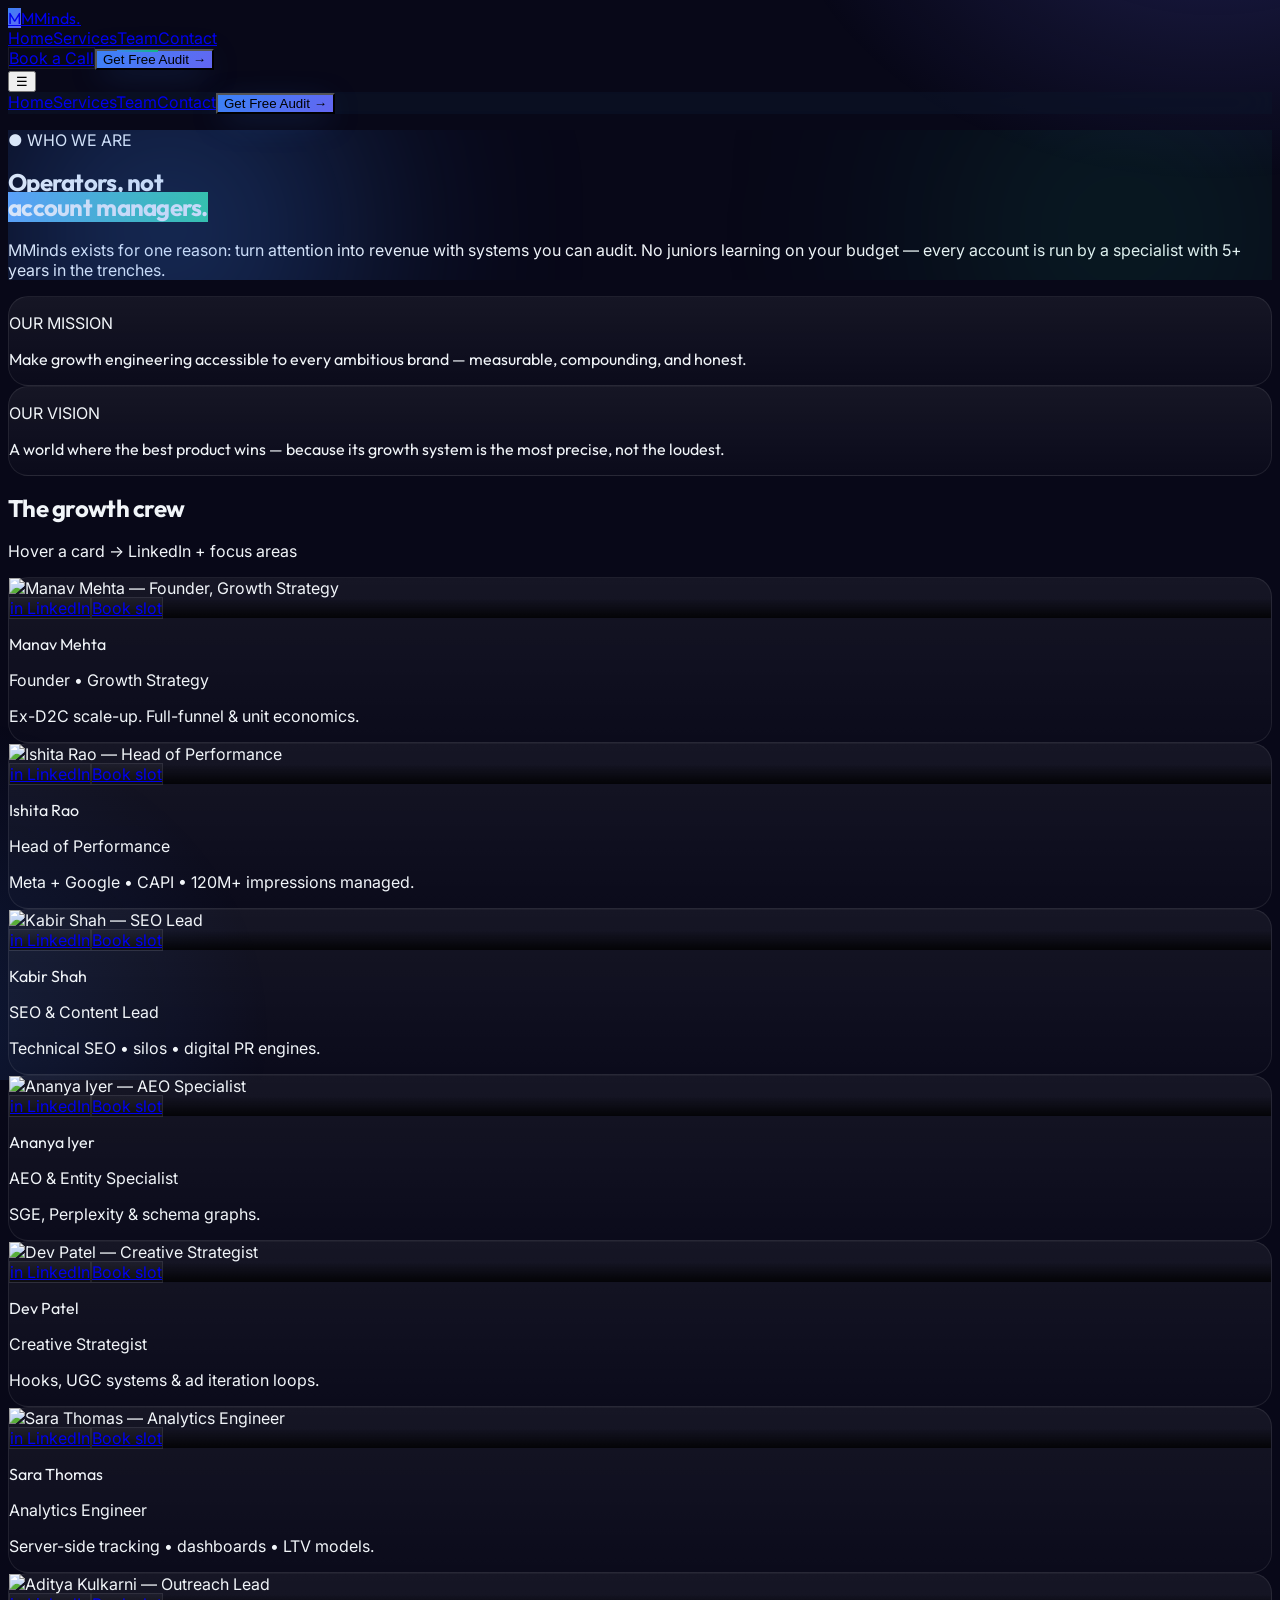
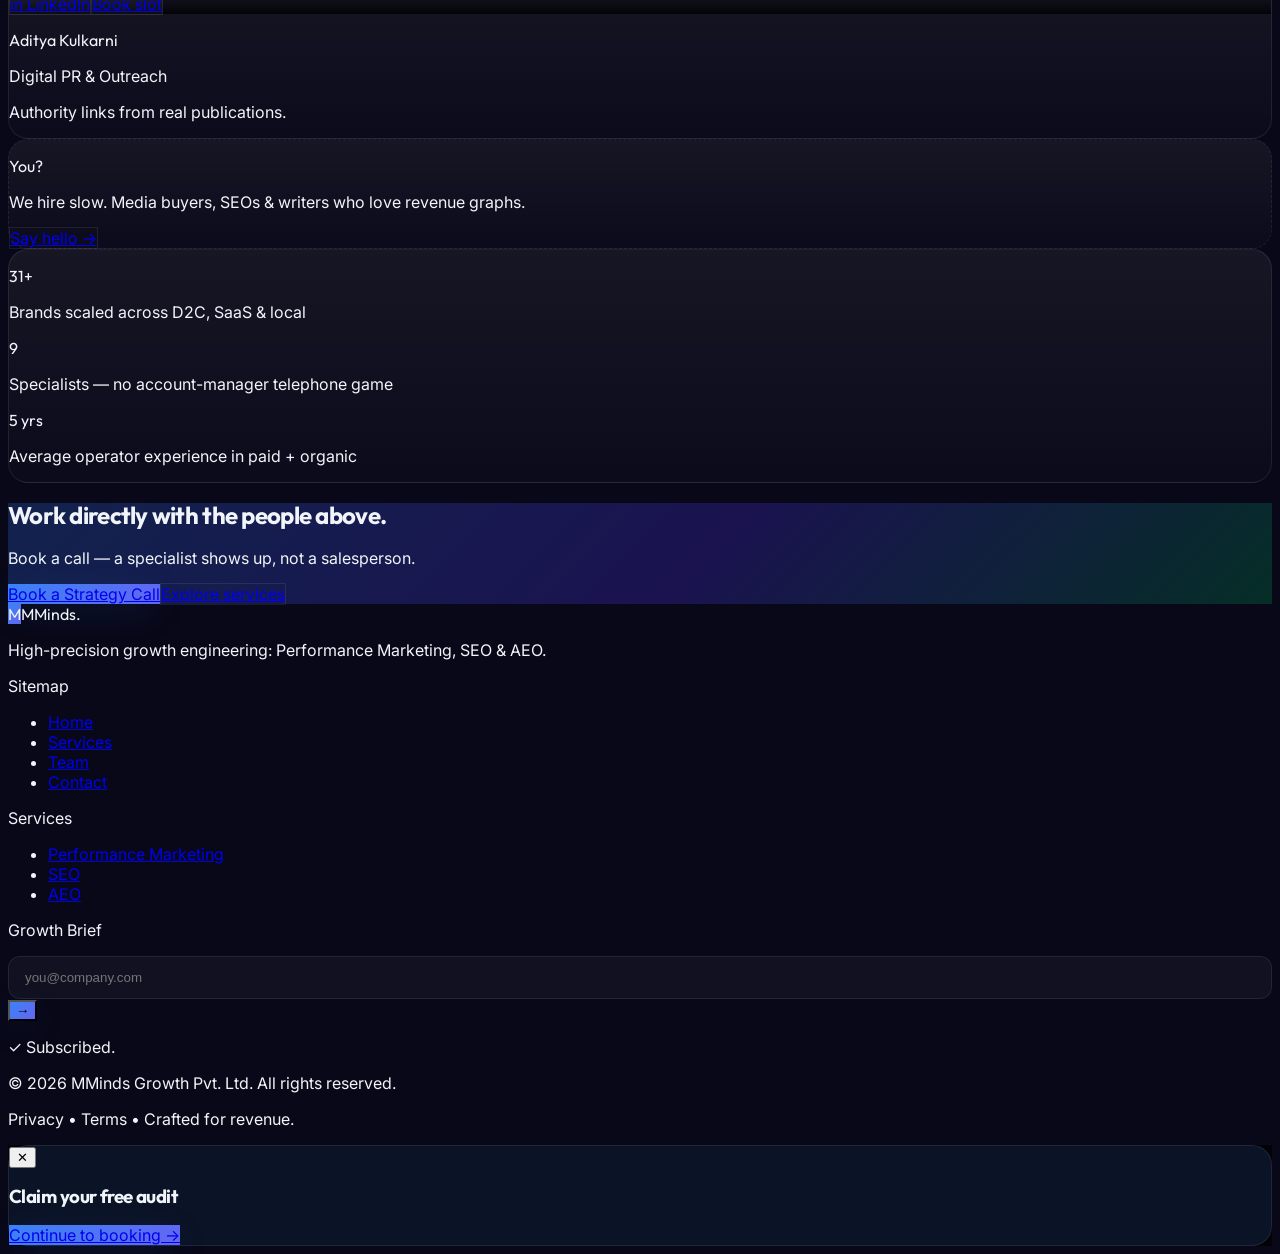
==== about.html @ 97760410 "Launch-MMinds-site" ====
<!DOCTYPE html>
<html lang="en" class="scroll-smooth">
<head>
<meta charset="UTF-8"><meta name="viewport" content="width=device-width, initial-scale=1.0">
<title>Team & Mission — MMinds</title>
<meta name="description" content="Meet the MMinds growth engineering team. Mission, values, and operators behind Performance Marketing, SEO & AEO wins.">
<link href="https://fonts.googleapis.com/css2?family=Inter:wght@400;500;600;700&family=Outfit:wght@500;600;700;800&display=swap" rel="stylesheet">
<script src="https://cdn.tailwindcss.com"></script>
<script>tailwind.config={theme:{extend:{colors:{obsidian:'#060a14'},fontFamily:{display:['Outfit','sans-serif'],body:['Inter','sans-serif']}}}}</script>
<link rel="stylesheet" href="assets/css/style.css">
<script defer src="https://cdnjs.cloudflare.com/ajax/libs/gsap/3.15.0/gsap.min.js"></script>
<script defer src="https://cdnjs.cloudflare.com/ajax/libs/gsap/3.15.0/ScrollTrigger.min.js"></script>
<script defer src="https://unpkg.com/lenis@1.3.27/dist/lenis.min.js"></script>
<link rel="icon" href="data:image/svg+xml,<svg xmlns='http://www.w3.org/2000/svg' viewBox='0 0 100 100'><rect width='100' height='100' rx='22' fill='%236366f1'/><text x='50' y='68' font-size='52' text-anchor='middle' fill='white' font-family='Arial' font-weight='bold'>M</text></svg>">
</head>
<body class="bg-obsidian font-body">
<div id="progress" aria-hidden="true"></div>
<div id="ambient" aria-hidden="true"><i class="a-base"></i><i class="a-indigo"></i><i class="a-emerald"></i></div>
<div id="cursor" aria-hidden="true"></div>
<header id="navbar" class="nav-blur fixed top-0 inset-x-0 z-50 transition-all">
<nav class="max-w-7xl mx-auto px-5 md:px-8 h-[72px] flex items-center justify-between" aria-label="Main">
<a href="index.html" class="flex items-center gap-2.5"><span class="w-9 h-9 rounded-xl grid place-items-center font-display font-bold text-lg text-white" style="background:linear-gradient(135deg,#3b82f6,#6366f1)">M</span><span class="font-display font-bold text-xl">MMinds<span class="text-emerald-400">.</span></span></a>
<div class="hidden md:flex items-center gap-8 text-sm text-slate-300">
<a href="index.html" class="link-underline hover:text-white">Home</a><a href="services.html" class="link-underline hover:text-white">Services</a><a href="about.html" class="link-underline active text-white">Team</a><a href="contact.html" class="link-underline hover:text-white">Contact</a></div>
<div class="hidden md:flex items-center gap-3"><a href="contact.html" class="btn-ghost text-sm px-4 py-2.5 rounded-xl text-slate-200">Book a Call</a><button data-open-audit class="btn-primary text-sm font-semibold px-5 py-2.5 rounded-xl text-white">Get Free Audit →</button></div>
<button id="menuBtn" class="md:hidden p-2 rounded-lg border border-white/10" aria-label="Menu">☰</button></nav>
<div id="mobileMenu" class="hidden md:hidden glass border-t border-white/10 px-6 py-5 space-y-4"><a href="index.html" class="block">Home</a><a href="services.html" class="block">Services</a><a href="about.html" class="block">Team</a><a href="contact.html" class="block">Contact</a><button data-open-audit class="btn-primary w-full py-3 rounded-xl font-semibold text-white">Get Free Audit →</button></div></header>

<section data-theme="obsidian" class="relative pt-[130px] md:pt-[150px] pb-12 overflow-hidden text-center">
<div class="mesh"></div><div class="absolute inset-0 grid-bg"></div>
<div class="relative max-w-3xl mx-auto px-5">
<p class="reveal text-xs tracking-[.25em] text-emerald-400 font-semibold mb-4">● WHO WE ARE</p>
<h1 class="reveal font-display font-extrabold text-4xl md:text-6xl">Operators, not<br><span class="text-transparent bg-clip-text" style="background-image:linear-gradient(90deg,#60a5fa,#34d399)">account managers.</span></h1>
<p class="reveal text-slate-400 mt-5">MMinds exists for one reason: turn attention into revenue with systems you can audit. No juniors learning on your budget — every account is run by a specialist with 5+ years in the trenches.</p></div></section>

<section data-theme="indigo" class="max-w-7xl mx-auto px-5 md:px-8 pb-8 grid md:grid-cols-2 gap-4">
<div class="reveal card p-8"><p class="text-xs tracking-[.2em] text-blue-400 font-semibold mb-3">OUR MISSION</p><p class="font-display text-xl md:text-2xl font-semibold leading-snug">Make growth engineering accessible to every ambitious brand — measurable, compounding, and honest.</p></div>
<div class="reveal reveal-d1 card p-8"><p class="text-xs tracking-[.2em] text-emerald-400 font-semibold mb-3">OUR VISION</p><p class="font-display text-xl md:text-2xl font-semibold leading-snug">A world where the best product wins — because its growth system is the most precise, not the loudest.</p></div></section>

<section data-theme="emerald" class="max-w-7xl mx-auto px-5 md:px-8 py-10">
<div class="flex items-end justify-between flex-wrap gap-3 mb-7"><h2 class="reveal font-display font-bold text-3xl md:text-4xl">The growth crew</h2><p class="reveal text-sm text-slate-500">Hover a card → LinkedIn + focus areas</p></div>
<div class="grid sm:grid-cols-2 lg:grid-cols-4 gap-4">
<!-- card template x6 -->
<div class="reveal card bento-hover overflow-hidden group">
<div class="relative h-64 overflow-hidden"><img src="https://i.pravatar.cc/400?img=11" alt="Manav Mehta — Founder, Growth Strategy" class="w-full h-full object-cover group-hover:scale-105 transition duration-500">
<div class="absolute inset-x-0 bottom-0 p-4 flex gap-2 opacity-0 group-hover:opacity-100 transition" style="background:linear-gradient(transparent,rgba(0,0,0,.8))"><a href="#" class="pill rounded-lg px-3 py-1.5 text-xs">in LinkedIn</a><a href="contact.html" class="pill rounded-lg px-3 py-1.5 text-xs">Book slot</a></div></div>
<div class="p-5"><p class="font-display font-bold">Manav Mehta</p><p class="text-xs text-blue-300 mt-0.5">Founder • Growth Strategy</p><p class="text-xs text-slate-500 mt-2">Ex-D2C scale-up. Full-funnel &amp; unit economics.</p></div></div>

<div class="reveal reveal-d1 card bento-hover overflow-hidden group">
<div class="relative h-64 overflow-hidden"><img src="https://i.pravatar.cc/400?img=47" alt="Ishita Rao — Head of Performance" class="w-full h-full object-cover group-hover:scale-105 transition duration-500">
<div class="absolute inset-x-0 bottom-0 p-4 flex gap-2 opacity-0 group-hover:opacity-100 transition" style="background:linear-gradient(transparent,rgba(0,0,0,.8))"><a href="#" class="pill rounded-lg px-3 py-1.5 text-xs">in LinkedIn</a><a href="contact.html" class="pill rounded-lg px-3 py-1.5 text-xs">Book slot</a></div></div>
<div class="p-5"><p class="font-display font-bold">Ishita Rao</p><p class="text-xs text-blue-300 mt-0.5">Head of Performance</p><p class="text-xs text-slate-500 mt-2">Meta + Google • CAPI • 120M+ impressions managed.</p></div></div>

<div class="reveal reveal-d2 card bento-hover overflow-hidden group">
<div class="relative h-64 overflow-hidden"><img src="https://i.pravatar.cc/400?img=13" alt="Kabir Shah — SEO Lead" class="w-full h-full object-cover group-hover:scale-105 transition duration-500">
<div class="absolute inset-x-0 bottom-0 p-4 flex gap-2 opacity-0 group-hover:opacity-100 transition" style="background:linear-gradient(transparent,rgba(0,0,0,.8))"><a href="#" class="pill rounded-lg px-3 py-1.5 text-xs">in LinkedIn</a><a href="contact.html" class="pill rounded-lg px-3 py-1.5 text-xs">Book slot</a></div></div>
<div class="p-5"><p class="font-display font-bold">Kabir Shah</p><p class="text-xs text-emerald-300 mt-0.5">SEO &amp; Content Lead</p><p class="text-xs text-slate-500 mt-2">Technical SEO • silos • digital PR engines.</p></div></div>

<div class="reveal reveal-d3 card bento-hover overflow-hidden group">
<div class="relative h-64 overflow-hidden"><img src="https://i.pravatar.cc/400?img=45" alt="Ananya Iyer — AEO Specialist" class="w-full h-full object-cover group-hover:scale-105 transition duration-500">
<div class="absolute inset-x-0 bottom-0 p-4 flex gap-2 opacity-0 group-hover:opacity-100 transition" style="background:linear-gradient(transparent,rgba(0,0,0,.8))"><a href="#" class="pill rounded-lg px-3 py-1.5 text-xs">in LinkedIn</a><a href="contact.html" class="pill rounded-lg px-3 py-1.5 text-xs">Book slot</a></div></div>
<div class="p-5"><p class="font-display font-bold">Ananya Iyer</p><p class="text-xs text-indigo-300 mt-0.5">AEO &amp; Entity Specialist</p><p class="text-xs text-slate-500 mt-2">SGE, Perplexity &amp; schema graphs.</p></div></div>

<div class="reveal card bento-hover overflow-hidden group">
<div class="relative h-64 overflow-hidden"><img src="https://i.pravatar.cc/400?img=59" alt="Dev Patel — Creative Strategist" class="w-full h-full object-cover group-hover:scale-105 transition duration-500">
<div class="absolute inset-x-0 bottom-0 p-4 flex gap-2 opacity-0 group-hover:opacity-100 transition" style="background:linear-gradient(transparent,rgba(0,0,0,.8))"><a href="#" class="pill rounded-lg px-3 py-1.5 text-xs">in LinkedIn</a><a href="contact.html" class="pill rounded-lg px-3 py-1.5 text-xs">Book slot</a></div></div>
<div class="p-5"><p class="font-display font-bold">Dev Patel</p><p class="text-xs text-amber-300 mt-0.5">Creative Strategist</p><p class="text-xs text-slate-500 mt-2">Hooks, UGC systems &amp; ad iteration loops.</p></div></div>

<div class="reveal reveal-d1 card bento-hover overflow-hidden group">
<div class="relative h-64 overflow-hidden"><img src="https://i.pravatar.cc/400?img=26" alt="Sara Thomas — Analytics Engineer" class="w-full h-full object-cover group-hover:scale-105 transition duration-500">
<div class="absolute inset-x-0 bottom-0 p-4 flex gap-2 opacity-0 group-hover:opacity-100 transition" style="background:linear-gradient(transparent,rgba(0,0,0,.8))"><a href="#" class="pill rounded-lg px-3 py-1.5 text-xs">in LinkedIn</a><a href="contact.html" class="pill rounded-lg px-3 py-1.5 text-xs">Book slot</a></div></div>
<div class="p-5"><p class="font-display font-bold">Sara Thomas</p><p class="text-xs text-cyan-300 mt-0.5">Analytics Engineer</p><p class="text-xs text-slate-500 mt-2">Server-side tracking • dashboards • LTV models.</p></div></div>

<div class="reveal reveal-d2 card bento-hover overflow-hidden group">
<div class="relative h-64 overflow-hidden"><img src="https://i.pravatar.cc/400?img=68" alt="Aditya Kulkarni — Outreach Lead" class="w-full h-full object-cover group-hover:scale-105 transition duration-500">
<div class="absolute inset-x-0 bottom-0 p-4 flex gap-2 opacity-0 group-hover:opacity-100 transition" style="background:linear-gradient(transparent,rgba(0,0,0,.8))"><a href="#" class="pill rounded-lg px-3 py-1.5 text-xs">in LinkedIn</a><a href="contact.html" class="pill rounded-lg px-3 py-1.5 text-xs">Book slot</a></div></div>
<div class="p-5"><p class="font-display font-bold">Aditya Kulkarni</p><p class="text-xs text-slate-300 mt-0.5">Digital PR &amp; Outreach</p><p class="text-xs text-slate-500 mt-2">Authority links from real publications.</p></div></div>

<div class="reveal reveal-d3 card bento-hover overflow-hidden grid place-items-center p-8 text-center" style="border-style:dashed">
<div><p class="font-display font-bold text-xl mb-2">You?</p><p class="text-sm text-slate-400 mb-4">We hire slow. Media buyers, SEOs &amp; writers who love revenue graphs.</p><a href="contact.html" class="btn-ghost px-5 py-2.5 rounded-xl text-sm inline-block">Say hello →</a></div></div>
</div></section>

<section class="max-w-7xl mx-auto px-5 md:px-8 pb-20">
<div class="reveal card p-8 md:p-10 grid md:grid-cols-3 gap-6">
<div><p class="font-display font-bold text-3xl"><span data-count="40" data-suffix="+">0</span></p><p class="text-sm text-slate-400">Brands scaled across D2C, SaaS &amp; local</p></div>
<div><p class="font-display font-bold text-3xl"><span data-count="12" data-suffix="">0</span></p><p class="text-sm text-slate-400">Specialists — no account-manager telephone game</p></div>
<div><p class="font-display font-bold text-3xl"><span data-count="6" data-suffix=" yrs">0</span></p><p class="text-sm text-slate-400">Average operator experience in paid + organic</p></div></div>
<div class="reveal relative overflow-hidden rounded-3xl p-8 md:p-12 text-center border border-white/10 mt-6" style="background:linear-gradient(135deg,#12224d,#1a1350 55%,#052e26)">
<h2 class="font-display font-bold text-3xl md:text-4xl">Work directly with the people above.</h2>
<p class="text-slate-300 mt-3">Book a call — a specialist shows up, not a salesperson.</p>
<div class="flex flex-col sm:flex-row gap-3 justify-center mt-6"><a href="contact.html" class="btn-primary px-8 py-3.5 rounded-2xl font-semibold text-white">Book a Strategy Call</a><a href="services.html" class="btn-ghost px-8 py-3.5 rounded-2xl font-semibold">Explore services</a></div></div></section>

<footer class="border-t border-white/10 bg-[#04070f]">
<div class="max-w-7xl mx-auto px-5 md:px-8 py-14 grid gap-10 md:grid-cols-[1.4fr_1fr_1fr_1.4fr]">
<div><div class="flex items-center gap-2.5 mb-4"><span class="w-9 h-9 rounded-xl grid place-items-center font-display font-bold text-lg text-white" style="background:linear-gradient(135deg,#3b82f6,#6366f1)">M</span><span class="font-display font-bold text-xl">MMinds<span class="text-emerald-400">.</span></span></div>
<p class="text-slate-400 text-sm max-w-xs">High-precision growth engineering: Performance Marketing, SEO &amp; AEO.</p></div>
<div><p class="text-sm font-semibold mb-4">Sitemap</p><ul class="space-y-2.5 text-sm text-slate-400"><li><a class="hover:text-white" href="index.html">Home</a></li><li><a class="hover:text-white" href="services.html">Services</a></li><li><a class="hover:text-white" href="about.html">Team</a></li><li><a class="hover:text-white" href="contact.html">Contact</a></li></ul></div>
<div><p class="text-sm font-semibold mb-4">Services</p><ul class="space-y-2.5 text-sm text-slate-400"><li><a class="hover:text-white" href="services.html#performance">Performance Marketing</a></li><li><a class="hover:text-white" href="services.html#seo">SEO</a></li><li><a class="hover:text-white" href="services.html#aeo">AEO</a></li></ul></div>
<div><p class="text-sm font-semibold mb-4">Growth Brief</p>
<form id="nlForm" class="flex gap-2" novalidate><input type="email" required placeholder="you@company.com" class="field !py-2.5 text-sm" aria-label="Email"><button class="btn-primary px-4 rounded-xl text-white font-semibold text-sm">→</button></form>
<p id="nlOk" class="hidden text-emerald-400 text-xs mt-2">✓ Subscribed.</p></div></div>
<div class="border-t border-white/5"><div class="max-w-7xl mx-auto px-5 md:px-8 py-5 flex flex-col md:flex-row justify-between gap-2 text-xs text-slate-500"><p>© <span id="year"></span> MMinds Growth Pvt. Ltd. All rights reserved.</p><p>Privacy • Terms • Crafted for revenue.</p></div></div></footer>
<div id="auditModal" class="hidden fixed inset-0 z-[60] grid place-items-center p-4" style="background:rgba(0,0,0,.7)"><div class="card max-w-md w-full p-8 relative" style="background:#0b1326"><button id="auditClose" class="absolute top-4 right-4 text-slate-400 hover:text-white">✕</button><h3 class="font-display font-bold text-2xl mb-2">Claim your free audit</h3><a href="contact.html" class="btn-primary block text-center py-3 rounded-xl font-semibold text-white mt-4">Continue to booking →</a></div></div>
<script defer src="assets/js/main.js"></script>
</body></html>
---- assets/css/style.css ----
/* MMinds Design System — Industrial Dark / Electric Blue + Emerald */
:root{
  --bg:#060a14; --bg2:#0a1120; --card:#0d1528; --line:rgba(255,255,255,.08);
  --txt:#f1f5f9; --mut:#94a3b8; --mut2:#64748b;
  --blue:#3b82f6; --indigo:#6366f1; --emerald:#10b981; --cyan:#22d3ee;
  --radius:20px; --font-d:'Outfit',sans-serif; --font-b:'Inter',sans-serif;
}
*{box-sizing:border-box}
html{scroll-behavior:smooth}
body{background:var(--bg);color:var(--txt);font-family:var(--font-b);-webkit-font-smoothing:antialiased;overflow-x:hidden}
h1,h2,h3,h4{font-family:var(--font-d);letter-spacing:-.03em;line-height:1.05}
::selection{background:rgba(59,130,246,.35)}
.font-display{font-family:var(--font-d)}
.glass{background:rgba(13,21,40,.6);backdrop-filter:blur(18px);-webkit-backdrop-filter:blur(18px)}
.mesh{position:absolute;inset:0;pointer-events:none;overflow:hidden}
.mesh::before,.mesh::after{content:"";position:absolute;border-radius:50%;filter:blur(110px);opacity:.5}
.mesh::before{width:560px;height:560px;background:radial-gradient(circle,#3b82f6 0%,transparent 65%);top:-180px;left:-120px}
.mesh::after{width:620px;height:620px;background:radial-gradient(circle,#10b98155 0%,transparent 65%);bottom:-260px;right:-160px}
.mesh-indigo::before{background:radial-gradient(circle,#6366f1aa 0%,transparent 65%)}
.grid-bg{background-image:linear-gradient(rgba(255,255,255,.035) 1px,transparent 1px),linear-gradient(90deg,rgba(255,255,255,.035) 1px,transparent 1px);background-size:44px 44px;mask-image:radial-gradient(ellipse 90% 70% at 50% 30%,black 40%,transparent 100%)}
.card{background:linear-gradient(180deg,rgba(255,255,255,.06),rgba(255,255,255,.015));border:1px solid var(--line);border-radius:var(--radius)}
.card:hover{border-color:rgba(59,130,246,.4)}
.btn-primary{background:linear-gradient(135deg,#3b82f6,#6366f1);box-shadow:0 8px 32px -8px rgba(59,130,246,.6);transition:.25s}
.btn-primary:hover{transform:translateY(-2px);box-shadow:0 14px 44px -8px rgba(99,102,241,.7)}
.btn-ghost{border:1px solid var(--line);transition:.25s}
.btn-ghost:hover{border-color:rgba(255,255,255,.3);background:rgba(255,255,255,.06)}
.pill{border:1px solid var(--line);background:rgba(255,255,255,.04)}
.ticker{display:flex;gap:3.5rem;width:max-content;animation:tick 28s linear infinite}
@keyframes tick{to{transform:translateX(-50%)}}
.reveal{opacity:0;transform:translateY(28px);transition:opacity .7s cubic-bezier(.2,.7,.3,1),transform .7s cubic-bezier(.2,.7,.3,1)}
.reveal.in{opacity:1;transform:none}
.reveal-d1{transition-delay:.08s}.reveal-d2{transition-delay:.16s}.reveal-d3{transition-delay:.24s}
.nav-blur.scrolled{background:rgba(6,10,20,.82);backdrop-filter:blur(16px);border-bottom:1px solid var(--line)}
.link-underline{position:relative}
.link-underline::after{content:"";position:absolute;left:0;bottom:-4px;height:2px;width:0;background:linear-gradient(90deg,var(--blue),var(--emerald));transition:.25s}
.link-underline:hover::after,.link-underline.active::after{width:100%}
.acc-body{display:grid;grid-template-rows:0fr;transition:grid-template-rows .35s ease}
.acc.open .acc-body{grid-template-rows:1fr}
.acc-inner{overflow:hidden}
.acc.open .acc-icon{transform:rotate(45deg)}
.acc-icon{transition:.3s}
.tab-btn.active{background:linear-gradient(135deg,#3b82f6,#6366f1);border-color:transparent;color:#fff}
.glow-dot{box-shadow:0 0 12px 2px currentColor}
input,select,textarea{color-scheme:dark}
.field{background:rgba(255,255,255,.04);border:1px solid var(--line);border-radius:12px;width:100%;padding:.8rem 1rem;color:var(--txt);outline:none;transition:.2s}
.field:focus{border-color:var(--blue);box-shadow:0 0 0 3px rgba(59,130,246,.2);background:rgba(255,255,255,.06)}
.field.err{border-color:#f43f5e;box-shadow:0 0 0 3px rgba(244,63,94,.15)}
.bento-hover{transition:transform .3s,border-color .3s,box-shadow .3s}
.bento-hover:hover{transform:translateY(-4px);box-shadow:0 20px 60px -20px rgba(59,130,246,.35)}
@media (prefers-reduced-motion:reduce){.reveal{opacity:1;transform:none}.ticker{animation:none}html{scroll-behavior:auto}}

/* ============ MMinds FX layer (Lenis + GSAP + scroll themes) ============ */
body{transition:background-color 1s ease}
body[data-theme="indigo"]{background-color:#080818}
body[data-theme="emerald"]{background-color:#04120e}
header,main,section,footer{position:relative;z-index:1}
#progress{position:fixed;top:0;left:0;height:3px;width:100%;z-index:70;transform-origin:0 50%;transform:scaleX(0);background:linear-gradient(90deg,#3b82f6,#818cf8,#34d399)}
#ambient{position:fixed;inset:0;z-index:0;pointer-events:none}
#ambient i{position:absolute;inset:-20%;opacity:0;transition:opacity 1.2s ease}
#ambient .a-base{background:radial-gradient(600px 400px at 15% 8%,rgba(59,130,246,.15),transparent 60%),radial-gradient(700px 500px at 85% 92%,rgba(16,185,129,.09),transparent 60%);opacity:1}
#ambient .a-indigo{background:radial-gradient(700px 500px at 82% 4%,rgba(99,102,241,.24),transparent 62%),radial-gradient(620px 520px at 8% 96%,rgba(59,130,246,.15),transparent 62%)}
#ambient .a-emerald{background:radial-gradient(700px 500px at 10% 8%,rgba(16,185,129,.20),transparent 62%),radial-gradient(700px 500px at 92% 92%,rgba(34,211,238,.12),transparent 62%)}
body[data-theme="indigo"] #ambient .a-base,body[data-theme="emerald"] #ambient .a-base{opacity:0}
body[data-theme="indigo"] #ambient .a-indigo{opacity:1}
body[data-theme="emerald"] #ambient .a-emerald{opacity:1}
#cursor{position:fixed;top:0;left:0;width:360px;height:360px;margin:-180px 0 0 -180px;border-radius:50%;pointer-events:none;z-index:2;mix-blend-mode:screen;background:radial-gradient(circle,rgba(99,102,241,.16),transparent 62%);opacity:0;transition:opacity .4s}
@media (hover:none){#cursor{display:none}}
#stars{position:absolute;inset:0;width:100%;height:100%;opacity:.75;pointer-events:none}
.w-line{display:block;overflow:hidden;padding-bottom:.08em;margin-bottom:-.08em}
.w-inner{display:inline-block;transform:translateY(115%);will-change:transform}
.no-motion .w-inner{transform:none}
.card{position:relative}
.card::after{content:"";position:absolute;inset:0;border-radius:inherit;opacity:0;transition:opacity .35s;pointer-events:none;background:radial-gradient(420px circle at var(--mx,50%) var(--my,50%),rgba(99,102,241,.14),transparent 65%)}
.card:hover::after{opacity:1}
[data-magnetic]{will-change:transform}
.orb{position:absolute;border-radius:50%;filter:blur(90px);pointer-events:none}
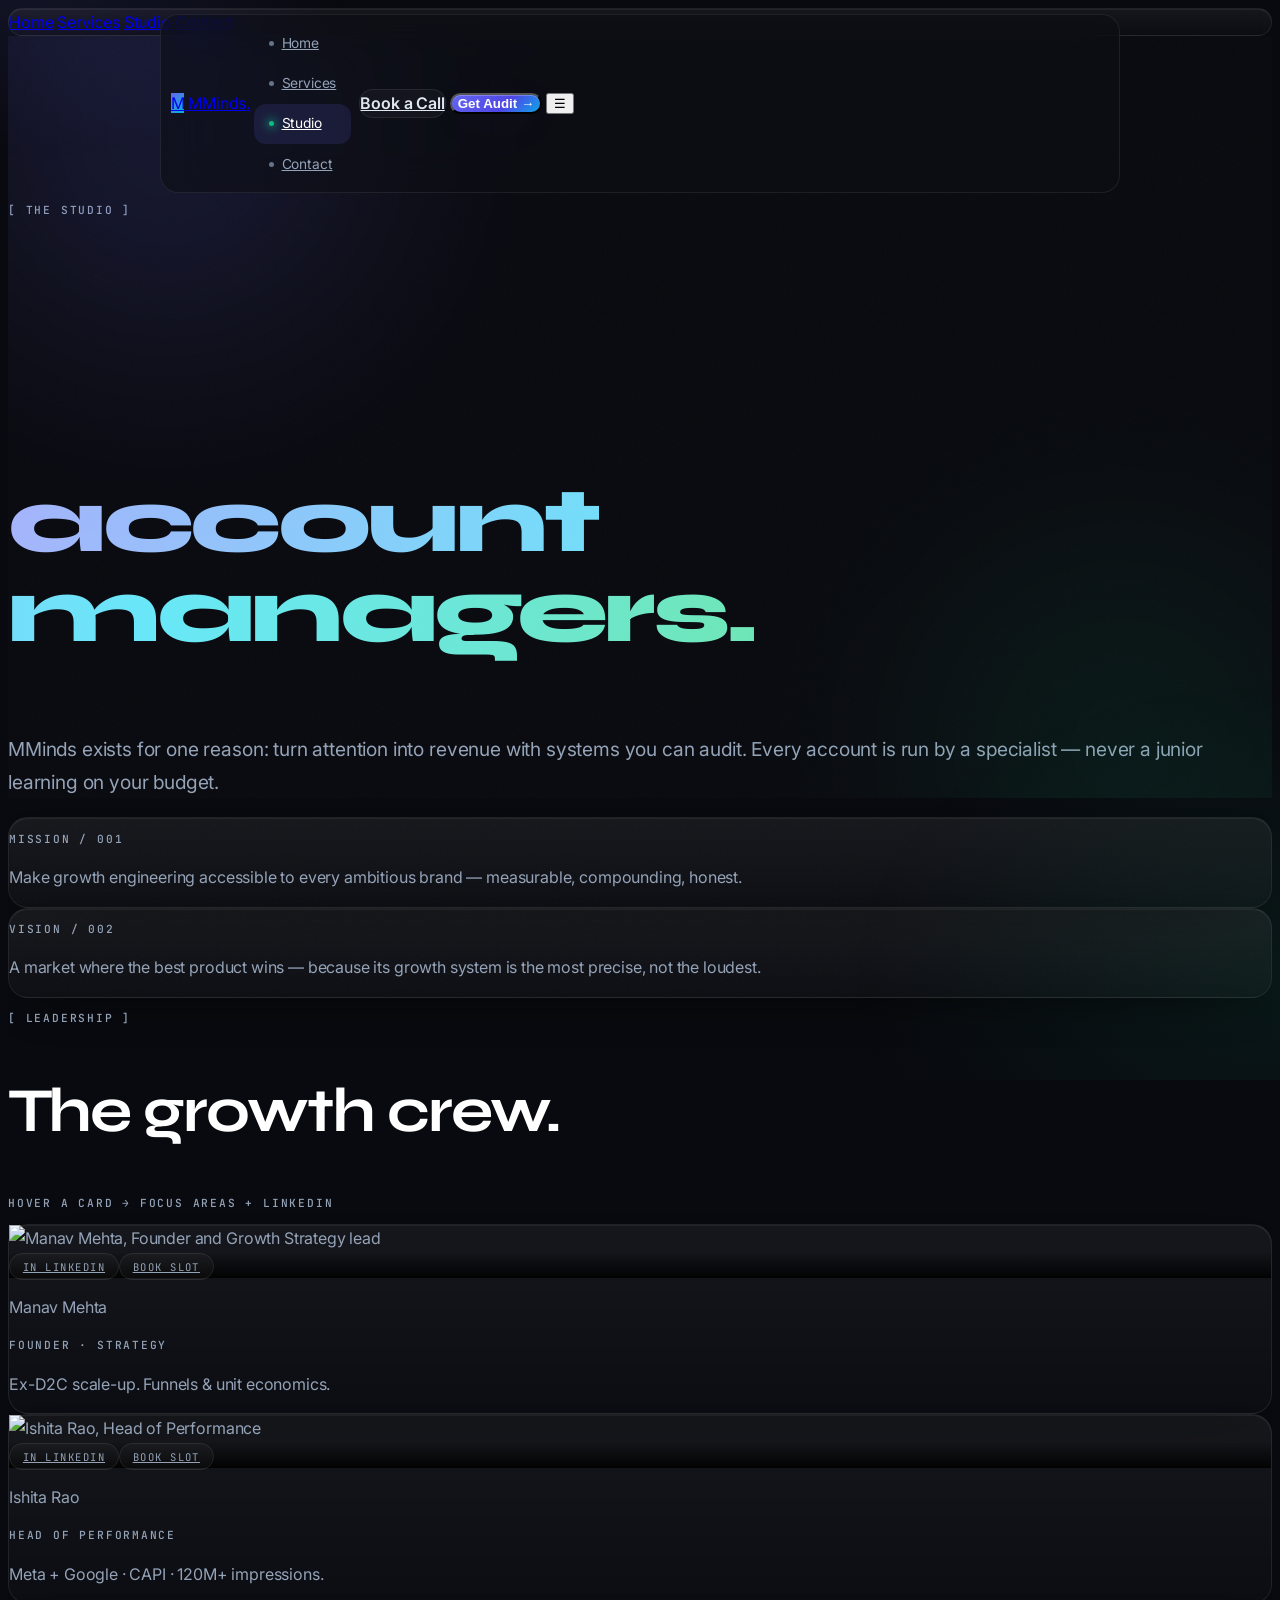
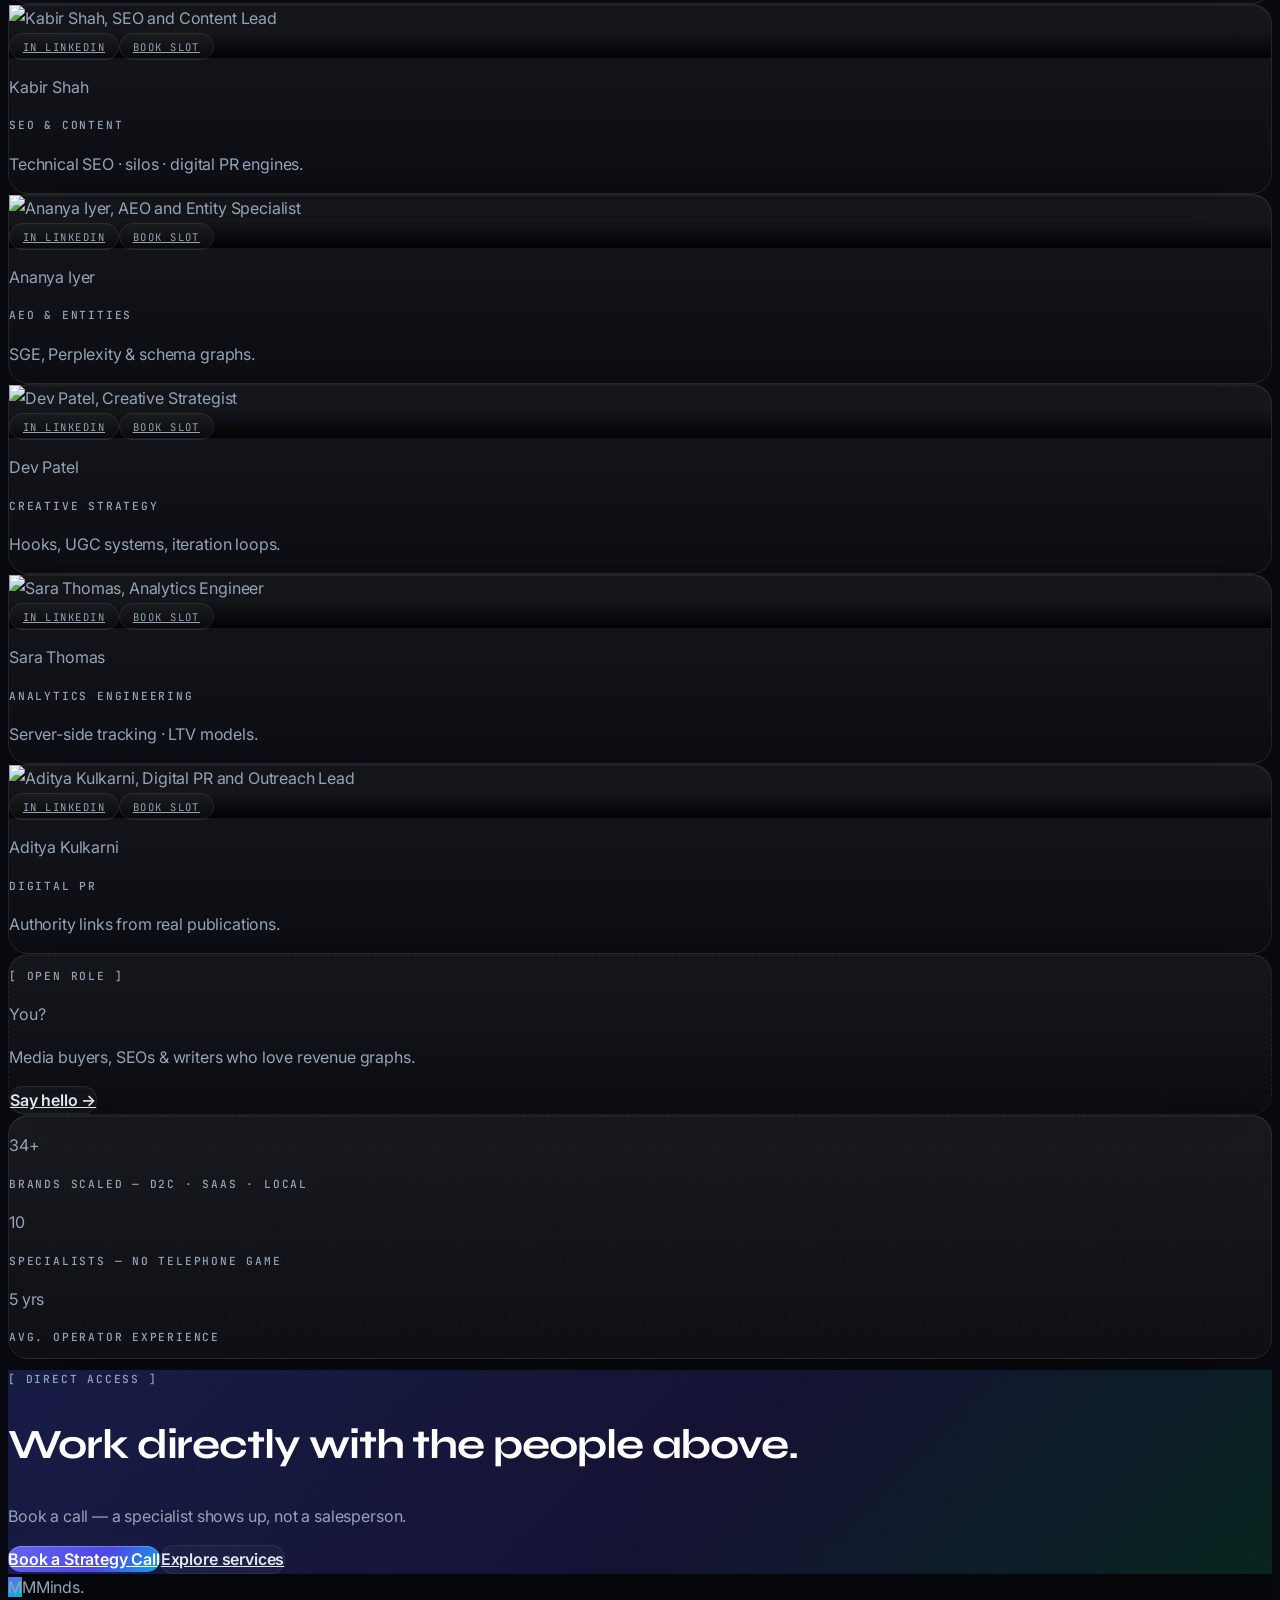
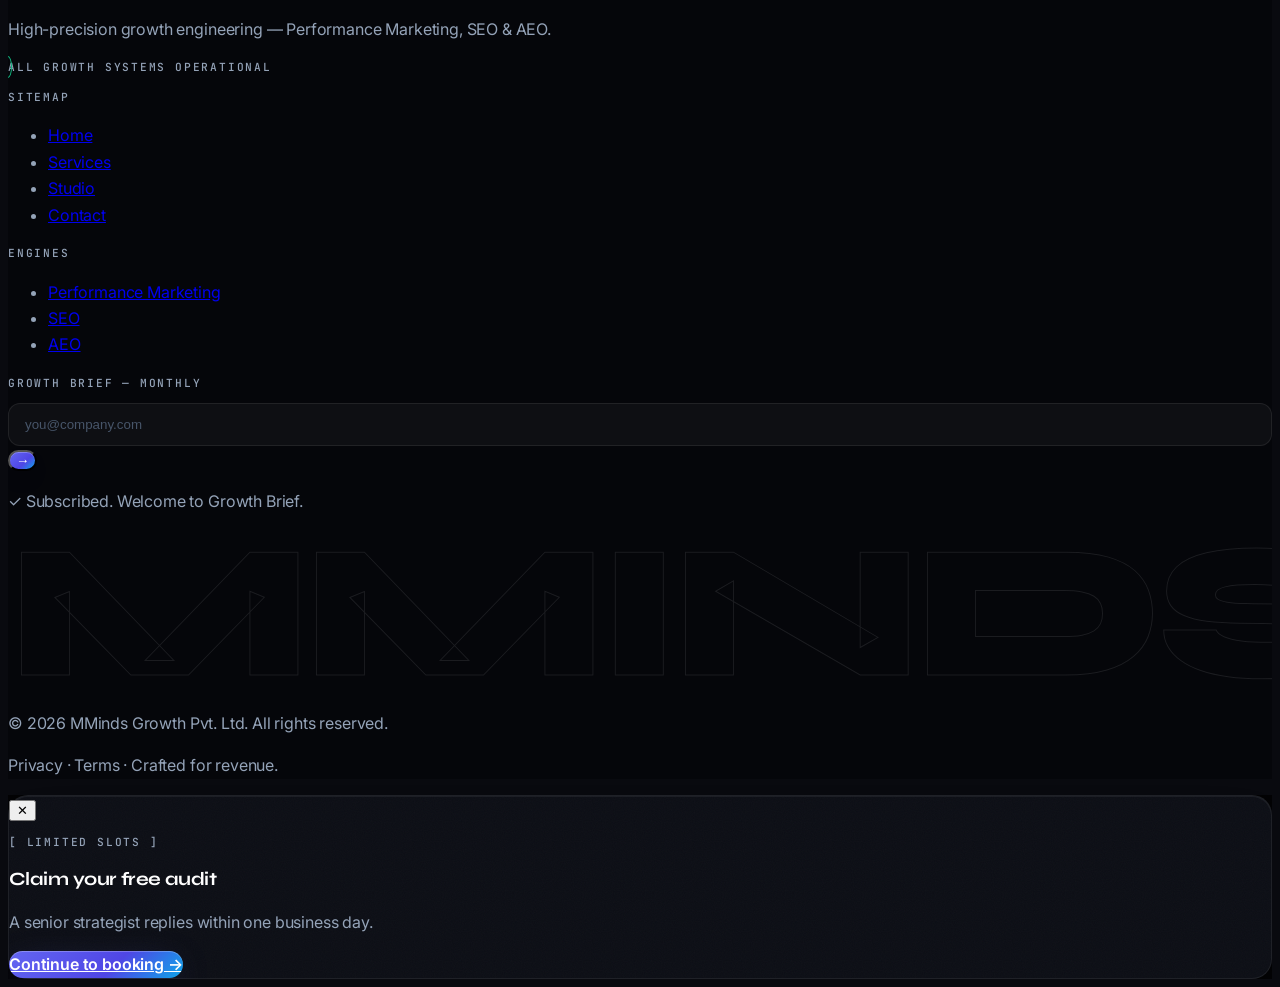
==== commit 261340e6: "Ultra-premium-v2-Syne-mono-multistep" ====
--- a/about.html
+++ b/about.html
@@ -2,104 +2,126 @@
 <html lang="en" class="scroll-smooth">
 <head>
 <meta charset="UTF-8"><meta name="viewport" content="width=device-width, initial-scale=1.0">
-<title>Team & Mission — MMinds</title>
-<meta name="description" content="Meet the MMinds growth engineering team. Mission, values, and operators behind Performance Marketing, SEO & AEO wins.">
-<link href="https://fonts.googleapis.com/css2?family=Inter:wght@400;500;600;700&family=Outfit:wght@500;600;700;800&display=swap" rel="stylesheet">
+<title>Studio — Team, Mission & Philosophy | MMinds</title>
+<meta name="description" content="Meet the MMinds growth engineering studio. Operators, not account managers — mission, philosophy, and the specialists behind Performance, SEO & AEO wins.">
+<link rel="preconnect" href="https://fonts.googleapis.com"><link rel="preconnect" href="https://fonts.gstatic.com" crossorigin>
+<link href="https://fonts.googleapis.com/css2?family=Syne:wght@600;700;800&family=Inter:wght@400;500;600;700&family=JetBrains+Mono:wght@400;500;600&display=swap" rel="stylesheet">
 <script src="https://cdn.tailwindcss.com"></script>
-<script>tailwind.config={theme:{extend:{colors:{obsidian:'#060a14'},fontFamily:{display:['Outfit','sans-serif'],body:['Inter','sans-serif']}}}}</script>
+<script>tailwind.config={theme:{extend:{colors:{void:'#090a0f',panel:'#0d0f14'},fontFamily:{display:['Syne','sans-serif'],body:['Inter','sans-serif'],mono:['JetBrains Mono','monospace']}}}}</script>
 <link rel="stylesheet" href="assets/css/style.css">
 <script defer src="https://cdnjs.cloudflare.com/ajax/libs/gsap/3.15.0/gsap.min.js"></script>
 <script defer src="https://cdnjs.cloudflare.com/ajax/libs/gsap/3.15.0/ScrollTrigger.min.js"></script>
 <script defer src="https://unpkg.com/lenis@1.3.27/dist/lenis.min.js"></script>
-<link rel="icon" href="data:image/svg+xml,<svg xmlns='http://www.w3.org/2000/svg' viewBox='0 0 100 100'><rect width='100' height='100' rx='22' fill='%236366f1'/><text x='50' y='68' font-size='52' text-anchor='middle' fill='white' font-family='Arial' font-weight='bold'>M</text></svg>">
+<link rel="icon" href="data:image/svg+xml,<svg xmlns='http://www.w3.org/2000/svg' viewBox='0 0 100 100'><rect width='100' height='100' rx='24' fill='%236366f1'/><text x='50' y='70' font-size='54' text-anchor='middle' fill='white' font-family='Arial' font-weight='bold'>M</text></svg>">
 </head>
-<body class="bg-obsidian font-body">
+<body data-page="about" class="bg-void font-body antialiased">
 <div id="progress" aria-hidden="true"></div>
 <div id="ambient" aria-hidden="true"><i class="a-base"></i><i class="a-indigo"></i><i class="a-emerald"></i></div>
 <div id="cursor" aria-hidden="true"></div>
-<header id="navbar" class="nav-blur fixed top-0 inset-x-0 z-50 transition-all">
-<nav class="max-w-7xl mx-auto px-5 md:px-8 h-[72px] flex items-center justify-between" aria-label="Main">
-<a href="index.html" class="flex items-center gap-2.5"><span class="w-9 h-9 rounded-xl grid place-items-center font-display font-bold text-lg text-white" style="background:linear-gradient(135deg,#3b82f6,#6366f1)">M</span><span class="font-display font-bold text-xl">MMinds<span class="text-emerald-400">.</span></span></a>
-<div class="hidden md:flex items-center gap-8 text-sm text-slate-300">
-<a href="index.html" class="link-underline hover:text-white">Home</a><a href="services.html" class="link-underline hover:text-white">Services</a><a href="about.html" class="link-underline active text-white">Team</a><a href="contact.html" class="link-underline hover:text-white">Contact</a></div>
-<div class="hidden md:flex items-center gap-3"><a href="contact.html" class="btn-ghost text-sm px-4 py-2.5 rounded-xl text-slate-200">Book a Call</a><button data-open-audit class="btn-primary text-sm font-semibold px-5 py-2.5 rounded-xl text-white">Get Free Audit →</button></div>
-<button id="menuBtn" class="md:hidden p-2 rounded-lg border border-white/10" aria-label="Menu">☰</button></nav>
-<div id="mobileMenu" class="hidden md:hidden glass border-t border-white/10 px-6 py-5 space-y-4"><a href="index.html" class="block">Home</a><a href="services.html" class="block">Services</a><a href="about.html" class="block">Team</a><a href="contact.html" class="block">Contact</a><button data-open-audit class="btn-primary w-full py-3 rounded-xl font-semibold text-white">Get Free Audit →</button></div></header>
 
-<section data-theme="obsidian" class="relative pt-[130px] md:pt-[150px] pb-12 overflow-hidden text-center">
+<div class="nav-shell">
+<nav id="navPill" class="nav-pill glass" aria-label="Main">
+<a href="index.html" class="flex items-center gap-2.5 pr-2" aria-label="MMinds home">
+<span class="w-9 h-9 rounded-xl grid place-items-center font-display font-bold text-lg text-white" style="background:linear-gradient(135deg,#6366f1,#06b6d4)">M</span>
+<span class="font-display font-bold text-lg tracking-tight text-white hidden sm:block">MMinds<span class="text-emerald-400">.</span></span></a>
+<div class="hidden md:flex items-center">
+<a data-nav="home" href="index.html" class="nav-link"><span class="dot"></span>Home</a>
+<a data-nav="services" href="services.html" class="nav-link"><span class="dot"></span>Services</a>
+<a data-nav="about" href="about.html" class="nav-link"><span class="dot"></span>Studio</a>
+<a data-nav="contact" href="contact.html" class="nav-link"><span class="dot"></span>Contact</a></div>
+<div class="flex-1 md:hidden"></div>
+<a href="contact.html" class="btn btn-ghost text-sm px-4 py-2 hidden sm:inline-flex">Book a Call</a>
+<button data-open-audit class="btn btn-primary text-sm px-4 py-2">Get Audit →</button>
+<button id="menuBtn" class="md:hidden p-2 ml-1 rounded-lg border border-white/10 text-slate-200" aria-expanded="false" aria-label="Open menu">☰</button>
+</nav></div>
+<div id="mobileMenu" class="hidden fixed top-[76px] inset-x-4 z-50 glass card p-5 space-y-1 md:hidden">
+<a href="index.html" class="block py-2.5 px-3 rounded-lg">Home</a>
+<a href="services.html" class="block py-2.5 px-3 rounded-lg">Services</a>
+<a href="about.html" class="block py-2.5 px-3 rounded-lg text-white bg-white/5">Studio</a>
+<a href="contact.html" class="block py-2.5 px-3 rounded-lg">Contact</a></div>
+
+<main>
+<section data-theme="obsidian" class="relative overflow-hidden noise text-center" style="padding-top:clamp(7.5rem,12vw,10rem)">
 <div class="mesh"></div><div class="absolute inset-0 grid-bg"></div>
-<div class="relative max-w-3xl mx-auto px-5">
-<p class="reveal text-xs tracking-[.25em] text-emerald-400 font-semibold mb-4">● WHO WE ARE</p>
-<h1 class="reveal font-display font-extrabold text-4xl md:text-6xl">Operators, not<br><span class="text-transparent bg-clip-text" style="background-image:linear-gradient(90deg,#60a5fa,#34d399)">account managers.</span></h1>
-<p class="reveal text-slate-400 mt-5">MMinds exists for one reason: turn attention into revenue with systems you can audit. No juniors learning on your budget — every account is run by a specialist with 5+ years in the trenches.</p></div></section>
+<div class="relative max-w-3xl mx-auto px-5 pb-14">
+<p class="reveal mono text-emerald-300 mb-5">[ The studio ]</p>
+<h1 data-split class="display">Operators, not <span class="grad-text">account managers.</span></h1>
+<p class="reveal lead text-slate-400 mt-6">MMinds exists for one reason: turn attention into revenue with systems you can audit. Every account is run by a specialist — never a junior learning on your budget.</p></div></section>
 
-<section data-theme="indigo" class="max-w-7xl mx-auto px-5 md:px-8 pb-8 grid md:grid-cols-2 gap-4">
-<div class="reveal card p-8"><p class="text-xs tracking-[.2em] text-blue-400 font-semibold mb-3">OUR MISSION</p><p class="font-display text-xl md:text-2xl font-semibold leading-snug">Make growth engineering accessible to every ambitious brand — measurable, compounding, and honest.</p></div>
-<div class="reveal reveal-d1 card p-8"><p class="text-xs tracking-[.2em] text-emerald-400 font-semibold mb-3">OUR VISION</p><p class="font-display text-xl md:text-2xl font-semibold leading-snug">A world where the best product wins — because its growth system is the most precise, not the loudest.</p></div></section>
+<section data-theme="indigo" class="max-w-6xl mx-auto px-5 md:px-8 pb-6 grid md:grid-cols-2 gap-4">
+<div class="reveal card noise p-9"><p class="mono text-indigo-300 mb-4">Mission / 001</p><p class="font-display text-xl md:text-2xl font-bold text-white leading-snug">Make growth engineering accessible to every ambitious brand — measurable, compounding, honest.</p></div>
+<div class="reveal reveal-d1 card noise p-9"><p class="mono text-emerald-300 mb-4">Vision / 002</p><p class="font-display text-xl md:text-2xl font-bold text-white leading-snug">A market where the best product wins — because its growth system is the most precise, not the loudest.</p></div></section>
 
-<section data-theme="emerald" class="max-w-7xl mx-auto px-5 md:px-8 py-10">
-<div class="flex items-end justify-between flex-wrap gap-3 mb-7"><h2 class="reveal font-display font-bold text-3xl md:text-4xl">The growth crew</h2><p class="reveal text-sm text-slate-500">Hover a card → LinkedIn + focus areas</p></div>
+<section data-theme="emerald" class="max-w-6xl mx-auto px-5 md:px-8 py-14">
+<div class="flex items-end justify-between flex-wrap gap-3 mb-8">
+<div><p class="reveal mono text-slate-500 mb-4">[ Leadership ]</p>
+<h2 class="reveal h1">The growth crew.</h2></div>
+<p class="reveal mono !text-[.62rem] text-slate-500">Hover a card → focus areas + LinkedIn</p></div>
 <div class="grid sm:grid-cols-2 lg:grid-cols-4 gap-4">
-<!-- card template x6 -->
-<div class="reveal card bento-hover overflow-hidden group">
-<div class="relative h-64 overflow-hidden"><img src="https://i.pravatar.cc/400?img=11" alt="Manav Mehta — Founder, Growth Strategy" class="w-full h-full object-cover group-hover:scale-105 transition duration-500">
-<div class="absolute inset-x-0 bottom-0 p-4 flex gap-2 opacity-0 group-hover:opacity-100 transition" style="background:linear-gradient(transparent,rgba(0,0,0,.8))"><a href="#" class="pill rounded-lg px-3 py-1.5 text-xs">in LinkedIn</a><a href="contact.html" class="pill rounded-lg px-3 py-1.5 text-xs">Book slot</a></div></div>
-<div class="p-5"><p class="font-display font-bold">Manav Mehta</p><p class="text-xs text-blue-300 mt-0.5">Founder • Growth Strategy</p><p class="text-xs text-slate-500 mt-2">Ex-D2C scale-up. Full-funnel &amp; unit economics.</p></div></div>
-
-<div class="reveal reveal-d1 card bento-hover overflow-hidden group">
-<div class="relative h-64 overflow-hidden"><img src="https://i.pravatar.cc/400?img=47" alt="Ishita Rao — Head of Performance" class="w-full h-full object-cover group-hover:scale-105 transition duration-500">
-<div class="absolute inset-x-0 bottom-0 p-4 flex gap-2 opacity-0 group-hover:opacity-100 transition" style="background:linear-gradient(transparent,rgba(0,0,0,.8))"><a href="#" class="pill rounded-lg px-3 py-1.5 text-xs">in LinkedIn</a><a href="contact.html" class="pill rounded-lg px-3 py-1.5 text-xs">Book slot</a></div></div>
-<div class="p-5"><p class="font-display font-bold">Ishita Rao</p><p class="text-xs text-blue-300 mt-0.5">Head of Performance</p><p class="text-xs text-slate-500 mt-2">Meta + Google • CAPI • 120M+ impressions managed.</p></div></div>
-
-<div class="reveal reveal-d2 card bento-hover overflow-hidden group">
-<div class="relative h-64 overflow-hidden"><img src="https://i.pravatar.cc/400?img=13" alt="Kabir Shah — SEO Lead" class="w-full h-full object-cover group-hover:scale-105 transition duration-500">
-<div class="absolute inset-x-0 bottom-0 p-4 flex gap-2 opacity-0 group-hover:opacity-100 transition" style="background:linear-gradient(transparent,rgba(0,0,0,.8))"><a href="#" class="pill rounded-lg px-3 py-1.5 text-xs">in LinkedIn</a><a href="contact.html" class="pill rounded-lg px-3 py-1.5 text-xs">Book slot</a></div></div>
-<div class="p-5"><p class="font-display font-bold">Kabir Shah</p><p class="text-xs text-emerald-300 mt-0.5">SEO &amp; Content Lead</p><p class="text-xs text-slate-500 mt-2">Technical SEO • silos • digital PR engines.</p></div></div>
-
-<div class="reveal reveal-d3 card bento-hover overflow-hidden group">
-<div class="relative h-64 overflow-hidden"><img src="https://i.pravatar.cc/400?img=45" alt="Ananya Iyer — AEO Specialist" class="w-full h-full object-cover group-hover:scale-105 transition duration-500">
-<div class="absolute inset-x-0 bottom-0 p-4 flex gap-2 opacity-0 group-hover:opacity-100 transition" style="background:linear-gradient(transparent,rgba(0,0,0,.8))"><a href="#" class="pill rounded-lg px-3 py-1.5 text-xs">in LinkedIn</a><a href="contact.html" class="pill rounded-lg px-3 py-1.5 text-xs">Book slot</a></div></div>
-<div class="p-5"><p class="font-display font-bold">Ananya Iyer</p><p class="text-xs text-indigo-300 mt-0.5">AEO &amp; Entity Specialist</p><p class="text-xs text-slate-500 mt-2">SGE, Perplexity &amp; schema graphs.</p></div></div>
-
-<div class="reveal card bento-hover overflow-hidden group">
-<div class="relative h-64 overflow-hidden"><img src="https://i.pravatar.cc/400?img=59" alt="Dev Patel — Creative Strategist" class="w-full h-full object-cover group-hover:scale-105 transition duration-500">
-<div class="absolute inset-x-0 bottom-0 p-4 flex gap-2 opacity-0 group-hover:opacity-100 transition" style="background:linear-gradient(transparent,rgba(0,0,0,.8))"><a href="#" class="pill rounded-lg px-3 py-1.5 text-xs">in LinkedIn</a><a href="contact.html" class="pill rounded-lg px-3 py-1.5 text-xs">Book slot</a></div></div>
-<div class="p-5"><p class="font-display font-bold">Dev Patel</p><p class="text-xs text-amber-300 mt-0.5">Creative Strategist</p><p class="text-xs text-slate-500 mt-2">Hooks, UGC systems &amp; ad iteration loops.</p></div></div>
-
-<div class="reveal reveal-d1 card bento-hover overflow-hidden group">
-<div class="relative h-64 overflow-hidden"><img src="https://i.pravatar.cc/400?img=26" alt="Sara Thomas — Analytics Engineer" class="w-full h-full object-cover group-hover:scale-105 transition duration-500">
-<div class="absolute inset-x-0 bottom-0 p-4 flex gap-2 opacity-0 group-hover:opacity-100 transition" style="background:linear-gradient(transparent,rgba(0,0,0,.8))"><a href="#" class="pill rounded-lg px-3 py-1.5 text-xs">in LinkedIn</a><a href="contact.html" class="pill rounded-lg px-3 py-1.5 text-xs">Book slot</a></div></div>
-<div class="p-5"><p class="font-display font-bold">Sara Thomas</p><p class="text-xs text-cyan-300 mt-0.5">Analytics Engineer</p><p class="text-xs text-slate-500 mt-2">Server-side tracking • dashboards • LTV models.</p></div></div>
-
-<div class="reveal reveal-d2 card bento-hover overflow-hidden group">
-<div class="relative h-64 overflow-hidden"><img src="https://i.pravatar.cc/400?img=68" alt="Aditya Kulkarni — Outreach Lead" class="w-full h-full object-cover group-hover:scale-105 transition duration-500">
-<div class="absolute inset-x-0 bottom-0 p-4 flex gap-2 opacity-0 group-hover:opacity-100 transition" style="background:linear-gradient(transparent,rgba(0,0,0,.8))"><a href="#" class="pill rounded-lg px-3 py-1.5 text-xs">in LinkedIn</a><a href="contact.html" class="pill rounded-lg px-3 py-1.5 text-xs">Book slot</a></div></div>
-<div class="p-5"><p class="font-display font-bold">Aditya Kulkarni</p><p class="text-xs text-slate-300 mt-0.5">Digital PR &amp; Outreach</p><p class="text-xs text-slate-500 mt-2">Authority links from real publications.</p></div></div>
-
-<div class="reveal reveal-d3 card bento-hover overflow-hidden grid place-items-center p-8 text-center" style="border-style:dashed">
-<div><p class="font-display font-bold text-xl mb-2">You?</p><p class="text-sm text-slate-400 mb-4">We hire slow. Media buyers, SEOs &amp; writers who love revenue graphs.</p><a href="contact.html" class="btn-ghost px-5 py-2.5 rounded-xl text-sm inline-block">Say hello →</a></div></div>
+<div class="reveal card lift overflow-hidden group">
+<div class="relative h-64 overflow-hidden"><img src="https://i.pravatar.cc/400?img=11" alt="Manav Mehta, Founder and Growth Strategy lead" class="w-full h-full object-cover group-hover:scale-105 transition duration-500" loading="lazy">
+<div class="absolute inset-x-0 bottom-0 p-4 flex gap-2 opacity-0 group-hover:opacity-100 transition" style="background:linear-gradient(transparent,rgba(0,0,0,.85))"><a href="#" class="tag !text-white">in LinkedIn</a><a href="contact.html" class="tag !text-white">Book slot</a></div></div>
+<div class="p-5"><p class="font-display font-bold text-white">Manav Mehta</p><p class="mono !text-[.62rem] text-indigo-300 mt-1">Founder · Strategy</p><p class="text-xs mt-2">Ex-D2C scale-up. Funnels &amp; unit economics.</p></div></div>
+<div class="reveal reveal-d1 card lift overflow-hidden group">
+<div class="relative h-64 overflow-hidden"><img src="https://i.pravatar.cc/400?img=47" alt="Ishita Rao, Head of Performance" class="w-full h-full object-cover group-hover:scale-105 transition duration-500" loading="lazy">
+<div class="absolute inset-x-0 bottom-0 p-4 flex gap-2 opacity-0 group-hover:opacity-100 transition" style="background:linear-gradient(transparent,rgba(0,0,0,.85))"><a href="#" class="tag !text-white">in LinkedIn</a><a href="contact.html" class="tag !text-white">Book slot</a></div></div>
+<div class="p-5"><p class="font-display font-bold text-white">Ishita Rao</p><p class="mono !text-[.62rem] text-indigo-300 mt-1">Head of Performance</p><p class="text-xs mt-2">Meta + Google · CAPI · 120M+ impressions.</p></div></div>
+<div class="reveal reveal-d2 card lift overflow-hidden group">
+<div class="relative h-64 overflow-hidden"><img src="https://i.pravatar.cc/400?img=13" alt="Kabir Shah, SEO and Content Lead" class="w-full h-full object-cover group-hover:scale-105 transition duration-500" loading="lazy">
+<div class="absolute inset-x-0 bottom-0 p-4 flex gap-2 opacity-0 group-hover:opacity-100 transition" style="background:linear-gradient(transparent,rgba(0,0,0,.85))"><a href="#" class="tag !text-white">in LinkedIn</a><a href="contact.html" class="tag !text-white">Book slot</a></div></div>
+<div class="p-5"><p class="font-display font-bold text-white">Kabir Shah</p><p class="mono !text-[.62rem] text-emerald-300 mt-1">SEO &amp; Content</p><p class="text-xs mt-2">Technical SEO · silos · digital PR engines.</p></div></div>
+<div class="reveal reveal-d3 card lift overflow-hidden group">
+<div class="relative h-64 overflow-hidden"><img src="https://i.pravatar.cc/400?img=45" alt="Ananya Iyer, AEO and Entity Specialist" class="w-full h-full object-cover group-hover:scale-105 transition duration-500" loading="lazy">
+<div class="absolute inset-x-0 bottom-0 p-4 flex gap-2 opacity-0 group-hover:opacity-100 transition" style="background:linear-gradient(transparent,rgba(0,0,0,.85))"><a href="#" class="tag !text-white">in LinkedIn</a><a href="contact.html" class="tag !text-white">Book slot</a></div></div>
+<div class="p-5"><p class="font-display font-bold text-white">Ananya Iyer</p><p class="mono !text-[.62rem] text-cyan-300 mt-1">AEO &amp; Entities</p><p class="text-xs mt-2">SGE, Perplexity &amp; schema graphs.</p></div></div>
+<div class="reveal card lift overflow-hidden group">
+<div class="relative h-64 overflow-hidden"><img src="https://i.pravatar.cc/400?img=59" alt="Dev Patel, Creative Strategist" class="w-full h-full object-cover group-hover:scale-105 transition duration-500" loading="lazy">
+<div class="absolute inset-x-0 bottom-0 p-4 flex gap-2 opacity-0 group-hover:opacity-100 transition" style="background:linear-gradient(transparent,rgba(0,0,0,.85))"><a href="#" class="tag !text-white">in LinkedIn</a><a href="contact.html" class="tag !text-white">Book slot</a></div></div>
+<div class="p-5"><p class="font-display font-bold text-white">Dev Patel</p><p class="mono !text-[.62rem] text-amber-300 mt-1">Creative Strategy</p><p class="text-xs mt-2">Hooks, UGC systems, iteration loops.</p></div></div>
+<div class="reveal reveal-d1 card lift overflow-hidden group">
+<div class="relative h-64 overflow-hidden"><img src="https://i.pravatar.cc/400?img=26" alt="Sara Thomas, Analytics Engineer" class="w-full h-full object-cover group-hover:scale-105 transition duration-500" loading="lazy">
+<div class="absolute inset-x-0 bottom-0 p-4 flex gap-2 opacity-0 group-hover:opacity-100 transition" style="background:linear-gradient(transparent,rgba(0,0,0,.85))"><a href="#" class="tag !text-white">in LinkedIn</a><a href="contact.html" class="tag !text-white">Book slot</a></div></div>
+<div class="p-5"><p class="font-display font-bold text-white">Sara Thomas</p><p class="mono !text-[.62rem] text-cyan-300 mt-1">Analytics Engineering</p><p class="text-xs mt-2">Server-side tracking · LTV models.</p></div></div>
+<div class="reveal reveal-d2 card lift overflow-hidden group">
+<div class="relative h-64 overflow-hidden"><img src="https://i.pravatar.cc/400?img=68" alt="Aditya Kulkarni, Digital PR and Outreach Lead" class="w-full h-full object-cover group-hover:scale-105 transition duration-500" loading="lazy">
+<div class="absolute inset-x-0 bottom-0 p-4 flex gap-2 opacity-0 group-hover:opacity-100 transition" style="background:linear-gradient(transparent,rgba(0,0,0,.85))"><a href="#" class="tag !text-white">in LinkedIn</a><a href="contact.html" class="tag !text-white">Book slot</a></div></div>
+<div class="p-5"><p class="font-display font-bold text-white">Aditya Kulkarni</p><p class="mono !text-[.62rem] text-slate-300 mt-1">Digital PR</p><p class="text-xs mt-2">Authority links from real publications.</p></div></div>
+<div class="reveal reveal-d3 card lift p-8 text-center grid place-items-center" style="border-style:dashed">
+<div><p class="mono text-slate-500 mb-3">[ Open role ]</p><p class="font-display font-bold text-xl text-white mb-2">You?</p><p class="text-sm mb-5">Media buyers, SEOs &amp; writers who love revenue graphs.</p><a href="contact.html" class="btn btn-ghost px-5 py-2.5 text-sm">Say hello →</a></div></div>
 </div></section>
 
-<section class="max-w-7xl mx-auto px-5 md:px-8 pb-20">
-<div class="reveal card p-8 md:p-10 grid md:grid-cols-3 gap-6">
-<div><p class="font-display font-bold text-3xl"><span data-count="40" data-suffix="+">0</span></p><p class="text-sm text-slate-400">Brands scaled across D2C, SaaS &amp; local</p></div>
-<div><p class="font-display font-bold text-3xl"><span data-count="12" data-suffix="">0</span></p><p class="text-sm text-slate-400">Specialists — no account-manager telephone game</p></div>
-<div><p class="font-display font-bold text-3xl"><span data-count="6" data-suffix=" yrs">0</span></p><p class="text-sm text-slate-400">Average operator experience in paid + organic</p></div></div>
-<div class="reveal relative overflow-hidden rounded-3xl p-8 md:p-12 text-center border border-white/10 mt-6" style="background:linear-gradient(135deg,#12224d,#1a1350 55%,#052e26)">
-<h2 class="font-display font-bold text-3xl md:text-4xl">Work directly with the people above.</h2>
-<p class="text-slate-300 mt-3">Book a call — a specialist shows up, not a salesperson.</p>
-<div class="flex flex-col sm:flex-row gap-3 justify-center mt-6"><a href="contact.html" class="btn-primary px-8 py-3.5 rounded-2xl font-semibold text-white">Book a Strategy Call</a><a href="services.html" class="btn-ghost px-8 py-3.5 rounded-2xl font-semibold">Explore services</a></div></div></section>
+<section class="max-w-6xl mx-auto px-5 md:px-8 pb-24">
+<div class="reveal card noise p-9 md:p-12 grid md:grid-cols-3 gap-8">
+<div><p class="font-display font-bold text-4xl text-white"><span data-count="40" data-suffix="+">0</span></p><p class="mono !text-[.62rem] text-slate-500 mt-2">Brands scaled — D2C · SaaS · Local</p></div>
+<div><p class="font-display font-bold text-4xl text-white"><span data-count="12">0</span></p><p class="mono !text-[.62rem] text-slate-500 mt-2">Specialists — no telephone game</p></div>
+<div><p class="font-display font-bold text-4xl text-white"><span data-count="6" data-suffix=" yrs">0</span></p><p class="mono !text-[.62rem] text-slate-500 mt-2">Avg. operator experience</p></div></div>
+<div class="reveal relative overflow-hidden rounded-3xl p-10 md:p-14 text-center border border-white/10 noise mt-6" style="background:linear-gradient(135deg,#151a45,#121031 55%,#04231c)">
+<p class="mono text-cyan-300 mb-4">[ Direct access ]</p>
+<h2 class="h2">Work directly with the people above.</h2>
+<p class="text-slate-300 mt-4">Book a call — a specialist shows up, not a salesperson.</p>
+<div class="flex flex-col sm:flex-row gap-3 justify-center mt-8"><a data-magnetic href="contact.html" class="btn btn-primary px-9 py-4 text-[15px] text-white">Book a Strategy Call</a><a href="services.html" class="btn btn-ghost px-9 py-4 text-[15px]">Explore services</a></div></div></section>
+</main>
 
-<footer class="border-t border-white/10 bg-[#04070f]">
-<div class="max-w-7xl mx-auto px-5 md:px-8 py-14 grid gap-10 md:grid-cols-[1.4fr_1fr_1fr_1.4fr]">
-<div><div class="flex items-center gap-2.5 mb-4"><span class="w-9 h-9 rounded-xl grid place-items-center font-display font-bold text-lg text-white" style="background:linear-gradient(135deg,#3b82f6,#6366f1)">M</span><span class="font-display font-bold text-xl">MMinds<span class="text-emerald-400">.</span></span></div>
-<p class="text-slate-400 text-sm max-w-xs">High-precision growth engineering: Performance Marketing, SEO &amp; AEO.</p></div>
-<div><p class="text-sm font-semibold mb-4">Sitemap</p><ul class="space-y-2.5 text-sm text-slate-400"><li><a class="hover:text-white" href="index.html">Home</a></li><li><a class="hover:text-white" href="services.html">Services</a></li><li><a class="hover:text-white" href="about.html">Team</a></li><li><a class="hover:text-white" href="contact.html">Contact</a></li></ul></div>
-<div><p class="text-sm font-semibold mb-4">Services</p><ul class="space-y-2.5 text-sm text-slate-400"><li><a class="hover:text-white" href="services.html#performance">Performance Marketing</a></li><li><a class="hover:text-white" href="services.html#seo">SEO</a></li><li><a class="hover:text-white" href="services.html#aeo">AEO</a></li></ul></div>
-<div><p class="text-sm font-semibold mb-4">Growth Brief</p>
-<form id="nlForm" class="flex gap-2" novalidate><input type="email" required placeholder="you@company.com" class="field !py-2.5 text-sm" aria-label="Email"><button class="btn-primary px-4 rounded-xl text-white font-semibold text-sm">→</button></form>
-<p id="nlOk" class="hidden text-emerald-400 text-xs mt-2">✓ Subscribed.</p></div></div>
-<div class="border-t border-white/5"><div class="max-w-7xl mx-auto px-5 md:px-8 py-5 flex flex-col md:flex-row justify-between gap-2 text-xs text-slate-500"><p>© <span id="year"></span> MMinds Growth Pvt. Ltd. All rights reserved.</p><p>Privacy • Terms • Crafted for revenue.</p></div></div></footer>
-<div id="auditModal" class="hidden fixed inset-0 z-[60] grid place-items-center p-4" style="background:rgba(0,0,0,.7)"><div class="card max-w-md w-full p-8 relative" style="background:#0b1326"><button id="auditClose" class="absolute top-4 right-4 text-slate-400 hover:text-white">✕</button><h3 class="font-display font-bold text-2xl mb-2">Claim your free audit</h3><a href="contact.html" class="btn-primary block text-center py-3 rounded-xl font-semibold text-white mt-4">Continue to booking →</a></div></div>
+<footer class="border-t border-white/10" style="background:#05060a">
+<div class="max-w-6xl mx-auto px-5 md:px-8 pt-16 pb-8">
+<div class="grid gap-10 md:grid-cols-[1.5fr_1fr_1fr_1.5fr]">
+<div><div class="flex items-center gap-2.5 mb-5"><span class="w-9 h-9 rounded-xl grid place-items-center font-display font-bold text-lg text-white" style="background:linear-gradient(135deg,#6366f1,#06b6d4)">M</span><span class="font-display font-bold text-xl text-white">MMinds<span class="text-emerald-400">.</span></span></div>
+<p class="text-sm max-w-xs">High-precision growth engineering — Performance Marketing, SEO &amp; AEO.</p>
+<p class="mono !text-[.62rem] text-slate-500 mt-6 flex items-center gap-2"><span class="pulse"></span>All growth systems operational</p></div>
+<nav aria-label="Sitemap"><p class="mono text-slate-500 mb-5">Sitemap</p><ul class="space-y-3 text-sm"><li><a class="hover:text-white transition" href="index.html">Home</a></li><li><a class="hover:text-white transition" href="services.html">Services</a></li><li><a class="hover:text-white transition" href="about.html">Studio</a></li><li><a class="hover:text-white transition" href="contact.html">Contact</a></li></ul></nav>
+<nav aria-label="Services"><p class="mono text-slate-500 mb-5">Engines</p><ul class="space-y-3 text-sm"><li><a class="hover:text-white transition" href="services.html#performance">Performance Marketing</a></li><li><a class="hover:text-white transition" href="services.html#seo">SEO</a></li><li><a class="hover:text-white transition" href="services.html#aeo">AEO</a></li></ul></nav>
+<div><p class="mono text-slate-500 mb-5">Growth brief — monthly</p>
+<form id="nlForm" class="flex gap-2" novalidate><input type="email" required placeholder="you@company.com" class="field !py-2.5 text-sm" aria-label="Email address"><button class="btn btn-primary px-4 text-white font-semibold" aria-label="Subscribe">→</button></form>
+<p id="nlOk" class="hidden text-emerald-400 text-xs mt-2">✓ Subscribed. Welcome to Growth Brief.</p></div></div>
+<div class="watermark mt-14" aria-hidden="true">MMINDS</div>
+<div class="border-t border-white/5 mt-6 pt-6 flex flex-col md:flex-row justify-between gap-2 text-xs text-slate-600"><p>© <span id="year"></span> MMinds Growth Pvt. Ltd. All rights reserved.</p><p class="font-mono">Privacy · Terms · Crafted for revenue.</p></div></div></footer>
+
+<div id="auditModal" class="hidden fixed inset-0 z-[60] grid place-items-center p-4" style="background:rgba(0,0,0,.72);backdrop-filter:blur(6px)" role="dialog" aria-modal="true" aria-label="Claim free audit">
+<div class="card noise max-w-md w-full p-8 relative" style="background:#0c0e15">
+<button id="auditClose" class="absolute top-4 right-4 text-slate-400 hover:text-white transition" aria-label="Close dialog">✕</button>
+<p class="mono text-cyan-300 mb-3">[ Limited slots ]</p>
+<h3 class="font-display font-bold text-2xl text-white mb-2">Claim your free audit</h3>
+<p class="text-sm mb-6">A senior strategist replies within one business day.</p>
+<a href="contact.html" class="btn btn-primary w-full py-3.5 text-white">Continue to booking →</a></div></div>
 <script defer src="assets/js/main.js"></script>
 </body></html>
--- a/assets/css/style.css
+++ b/assets/css/style.css
@@ -1,76 +1,165 @@
-/* MMinds Design System — Industrial Dark / Electric Blue + Emerald */
+/* ============================================================
+   MMinds v2 — Ultra-premium industrial design system
+   Canvas #090A0F · Syne display · Inter body · JetBrains Mono
+   ============================================================ */
 :root{
-  --bg:#060a14; --bg2:#0a1120; --card:#0d1528; --line:rgba(255,255,255,.08);
-  --txt:#f1f5f9; --mut:#94a3b8; --mut2:#64748b;
-  --blue:#3b82f6; --indigo:#6366f1; --emerald:#10b981; --cyan:#22d3ee;
-  --radius:20px; --font-d:'Outfit',sans-serif; --font-b:'Inter',sans-serif;
+  --void:#090a0f; --panel:#0d0f14; --card:#10131a;
+  --line:rgba(255,255,255,.08); --line-soft:rgba(255,255,255,.05);
+  --white:#ffffff; --silver:#94a3b8; --mute:#64748b;
+  --indigo:#6366f1; --cyan:#06b6d4; --emerald:#10b981;
+  --font-d:'Syne',sans-serif; --font-b:'Inter',sans-serif; --font-m:'JetBrains Mono',monospace;
+  --ease:cubic-bezier(.22,.8,.28,1);
 }
 *{box-sizing:border-box}
 html{scroll-behavior:smooth}
-body{background:var(--bg);color:var(--txt);font-family:var(--font-b);-webkit-font-smoothing:antialiased;overflow-x:hidden}
-h1,h2,h3,h4{font-family:var(--font-d);letter-spacing:-.03em;line-height:1.05}
-::selection{background:rgba(59,130,246,.35)}
-.font-display{font-family:var(--font-d)}
-.glass{background:rgba(13,21,40,.6);backdrop-filter:blur(18px);-webkit-backdrop-filter:blur(18px)}
+html,body{overflow-x:hidden}
+body{background:var(--void);color:var(--silver);font-family:var(--font-b);
+  line-height:1.65;letter-spacing:-.01em;-webkit-font-smoothing:antialiased;
+  transition:background-color 1s ease}
+body[data-theme="indigo"]{background-color:#0a0a1c}
+body[data-theme="emerald"]{background-color:#04120e}
+h1,h2,h3,h4{color:var(--white);font-family:var(--font-d);letter-spacing:-.03em;line-height:1.06;text-wrap:balance}
+p{line-height:1.65}
+::selection{background:rgba(99,102,241,.4);color:#fff}
+
+/* ---- Fluid typographic scale ---- */
+.display{font-size:clamp(2.9rem,7.2vw,5.75rem);letter-spacing:-.038em;line-height:.98;font-weight:800}
+.h1{font-size:clamp(2.3rem,5vw,3.9rem);letter-spacing:-.032em;line-height:1.02;font-weight:700}
+.h2{font-size:clamp(1.8rem,3.6vw,2.6rem);letter-spacing:-.026em;line-height:1.08;font-weight:700}
+.h3{font-size:clamp(1.25rem,2.2vw,1.6rem);letter-spacing:-.02em;font-weight:700}
+.lead{font-size:clamp(1.05rem,1.5vw,1.24rem);line-height:1.7}
+.mono{font-family:var(--font-m);font-size:.7rem;letter-spacing:.16em;text-transform:uppercase;font-weight:500}
+.grad-text{background:linear-gradient(92deg,#a5b4fc,#67e8f9 55%,#6ee7b7);-webkit-background-clip:text;background-clip:text;color:transparent}
+
+/* ---- Surfaces ---- */
+.glass{background:rgba(13,15,20,.62);backdrop-filter:blur(20px) saturate(1.3);-webkit-backdrop-filter:blur(20px) saturate(1.3)}
+.card{position:relative;background:linear-gradient(180deg,rgba(255,255,255,.055),rgba(255,255,255,.014));
+  border:1px solid var(--line);border-radius:20px;box-shadow:inset 0 1px 0 rgba(255,255,255,.06),0 20px 50px -30px rgba(0,0,0,.8)}
+.card::after{content:"";position:absolute;inset:0;border-radius:inherit;opacity:0;transition:opacity .3s var(--ease);
+  pointer-events:none;background:radial-gradient(440px circle at var(--mx,50%) var(--my,50%),rgba(99,102,241,.15),transparent 65%)}
+.card:hover{border-color:rgba(99,102,241,.38)}
+.card:hover::after{opacity:1}
+.lift{transition:transform .28s var(--ease),border-color .28s,box-shadow .28s}
+.lift:hover{transform:translateY(-5px);box-shadow:0 26px 60px -24px rgba(99,102,241,.4)}
+
+/* ---- Buttons: full state system ---- */
+.btn{display:inline-flex;align-items:center;justify-content:center;gap:.5rem;font-weight:600;border-radius:14px;
+  transition:transform .25s var(--ease),box-shadow .25s,background .25s,border-color .25s,opacity .25s;cursor:pointer}
+.btn-primary{position:relative;overflow:hidden;color:#fff;background:linear-gradient(135deg,#6366f1,#4f46e5 60%,#0ea5e9);
+  box-shadow:0 10px 34px -10px rgba(99,102,241,.65),inset 0 1px 0 rgba(255,255,255,.25)}
+.btn-primary::before{content:"";position:absolute;inset:0;background:linear-gradient(110deg,transparent 30%,rgba(255,255,255,.35) 50%,transparent 70%);
+  transform:translateX(-120%);transition:transform .8s var(--ease)}
+.btn-primary:hover{transform:translateY(-2px);box-shadow:0 16px 44px -10px rgba(99,102,241,.8)}
+.btn-primary:hover::before{transform:translateX(120%)}
+.btn-primary:active{transform:translateY(0) scale(.98)}
+.btn-ghost{color:#e2e8f0;border:1px solid var(--line);background:rgba(255,255,255,.03)}
+.btn-ghost:hover{border-color:rgba(255,255,255,.28);background:rgba(255,255,255,.07);transform:translateY(-2px)}
+.btn-ghost:active{transform:scale(.98)}
+.btn:disabled{opacity:.45;cursor:not-allowed;transform:none!important}
+:focus-visible{outline:2px solid var(--cyan);outline-offset:3px;border-radius:6px}
+.pill{border:1px solid var(--line);background:rgba(255,255,255,.035);border-radius:999px}
+
+/* ---- Textures: dot grid + film-grain noise ---- */
+.dots{background-image:radial-gradient(rgba(255,255,255,.08) 1px,transparent 1.4px);background-size:22px 22px}
+.grid-bg{background-image:linear-gradient(rgba(255,255,255,.032) 1px,transparent 1px),linear-gradient(90deg,rgba(255,255,255,.032) 1px,transparent 1px);
+  background-size:46px 46px;mask-image:radial-gradient(ellipse 90% 70% at 50% 28%,black 35%,transparent 100%)}
+.noise{position:relative}
+.noise::before{content:"";position:absolute;inset:0;pointer-events:none;opacity:.05;border-radius:inherit;
+  background-image:url("data:image/svg+xml,%3Csvg xmlns='http://www.w3.org/2000/svg' width='140' height='140'%3E%3Cfilter id='n'%3E%3CfeTurbulence type='fractalNoise' baseFrequency='.9' numOctaves='2'/%3E%3C/filter%3E%3Crect width='140' height='140' filter='url(%23n)' opacity='.6'/%3E%3C/svg%3E")}
 .mesh{position:absolute;inset:0;pointer-events:none;overflow:hidden}
 .mesh::before,.mesh::after{content:"";position:absolute;border-radius:50%;filter:blur(110px);opacity:.5}
-.mesh::before{width:560px;height:560px;background:radial-gradient(circle,#3b82f6 0%,transparent 65%);top:-180px;left:-120px}
-.mesh::after{width:620px;height:620px;background:radial-gradient(circle,#10b98155 0%,transparent 65%);bottom:-260px;right:-160px}
-.mesh-indigo::before{background:radial-gradient(circle,#6366f1aa 0%,transparent 65%)}
-.grid-bg{background-image:linear-gradient(rgba(255,255,255,.035) 1px,transparent 1px),linear-gradient(90deg,rgba(255,255,255,.035) 1px,transparent 1px);background-size:44px 44px;mask-image:radial-gradient(ellipse 90% 70% at 50% 30%,black 40%,transparent 100%)}
-.card{background:linear-gradient(180deg,rgba(255,255,255,.06),rgba(255,255,255,.015));border:1px solid var(--line);border-radius:var(--radius)}
-.card:hover{border-color:rgba(59,130,246,.4)}
-.btn-primary{background:linear-gradient(135deg,#3b82f6,#6366f1);box-shadow:0 8px 32px -8px rgba(59,130,246,.6);transition:.25s}
-.btn-primary:hover{transform:translateY(-2px);box-shadow:0 14px 44px -8px rgba(99,102,241,.7)}
-.btn-ghost{border:1px solid var(--line);transition:.25s}
-.btn-ghost:hover{border-color:rgba(255,255,255,.3);background:rgba(255,255,255,.06)}
-.pill{border:1px solid var(--line);background:rgba(255,255,255,.04)}
-.ticker{display:flex;gap:3.5rem;width:max-content;animation:tick 28s linear infinite}
-@keyframes tick{to{transform:translateX(-50%)}}
-.reveal{opacity:0;transform:translateY(28px);transition:opacity .7s cubic-bezier(.2,.7,.3,1),transform .7s cubic-bezier(.2,.7,.3,1)}
-.reveal.in{opacity:1;transform:none}
-.reveal-d1{transition-delay:.08s}.reveal-d2{transition-delay:.16s}.reveal-d3{transition-delay:.24s}
-.nav-blur.scrolled{background:rgba(6,10,20,.82);backdrop-filter:blur(16px);border-bottom:1px solid var(--line)}
-.link-underline{position:relative}
-.link-underline::after{content:"";position:absolute;left:0;bottom:-4px;height:2px;width:0;background:linear-gradient(90deg,var(--blue),var(--emerald));transition:.25s}
-.link-underline:hover::after,.link-underline.active::after{width:100%}
-.acc-body{display:grid;grid-template-rows:0fr;transition:grid-template-rows .35s ease}
-.acc.open .acc-body{grid-template-rows:1fr}
-.acc-inner{overflow:hidden}
-.acc.open .acc-icon{transform:rotate(45deg)}
-.acc-icon{transition:.3s}
-.tab-btn.active{background:linear-gradient(135deg,#3b82f6,#6366f1);border-color:transparent;color:#fff}
-.glow-dot{box-shadow:0 0 12px 2px currentColor}
-input,select,textarea{color-scheme:dark}
-.field{background:rgba(255,255,255,.04);border:1px solid var(--line);border-radius:12px;width:100%;padding:.8rem 1rem;color:var(--txt);outline:none;transition:.2s}
-.field:focus{border-color:var(--blue);box-shadow:0 0 0 3px rgba(59,130,246,.2);background:rgba(255,255,255,.06)}
-.field.err{border-color:#f43f5e;box-shadow:0 0 0 3px rgba(244,63,94,.15)}
-.bento-hover{transition:transform .3s,border-color .3s,box-shadow .3s}
-.bento-hover:hover{transform:translateY(-4px);box-shadow:0 20px 60px -20px rgba(59,130,246,.35)}
-@media (prefers-reduced-motion:reduce){.reveal{opacity:1;transform:none}.ticker{animation:none}html{scroll-behavior:auto}}
+.mesh::before{width:580px;height:580px;background:radial-gradient(circle,rgba(99,102,241,.55) 0%,transparent 65%);top:-190px;left:-130px}
+.mesh::after{width:620px;height:620px;background:radial-gradient(circle,rgba(16,185,129,.28) 0%,transparent 65%);bottom:-260px;right:-160px}
+.orb{position:absolute;border-radius:50%;filter:blur(90px);pointer-events:none}
 
-/* ============ MMinds FX layer (Lenis + GSAP + scroll themes) ============ */
-body{transition:background-color 1s ease}
-body[data-theme="indigo"]{background-color:#080818}
-body[data-theme="emerald"]{background-color:#04120e}
-header,main,section,footer{position:relative;z-index:1}
-#progress{position:fixed;top:0;left:0;height:3px;width:100%;z-index:70;transform-origin:0 50%;transform:scaleX(0);background:linear-gradient(90deg,#3b82f6,#818cf8,#34d399)}
+/* ---- Floating glass navbar ---- */
+.nav-shell{position:fixed;top:14px;inset-inline:0;z-index:50;display:flex;justify-content:center;padding-inline:1rem}
+.nav-pill{display:flex;align-items:center;gap:.25rem;width:100%;max-width:60rem;padding:.5rem .6rem;border-radius:18px;
+  border:1px solid var(--line);transition:background .3s,box-shadow .3s,border-color .3s}
+.nav-pill.scrolled{background:rgba(9,10,15,.82);box-shadow:0 18px 50px -20px rgba(0,0,0,.9)}
+.nav-link{position:relative;display:flex;align-items:center;gap:.45rem;padding:.55rem .95rem;border-radius:12px;
+  font-size:.86rem;color:var(--silver);transition:color .22s,background .22s}
+.nav-link:hover{color:#fff;background:rgba(255,255,255,.06)}
+.nav-link.active{color:#fff;background:rgba(99,102,241,.14)}
+.nav-link .dot{width:5px;height:5px;border-radius:50%;background:var(--mute);transition:.25s}
+.nav-link.active .dot{background:var(--emerald);box-shadow:0 0 10px 2px rgba(16,185,129,.7)}
+
+/* ---- FX layer: progress / ambient / cursor / split / ticker ---- */
+#progress{position:fixed;top:0;left:0;height:3px;width:100%;z-index:70;transform-origin:0 50%;transform:scaleX(0);
+  background:linear-gradient(90deg,var(--indigo),var(--cyan),var(--emerald))}
 #ambient{position:fixed;inset:0;z-index:0;pointer-events:none}
 #ambient i{position:absolute;inset:-20%;opacity:0;transition:opacity 1.2s ease}
-#ambient .a-base{background:radial-gradient(600px 400px at 15% 8%,rgba(59,130,246,.15),transparent 60%),radial-gradient(700px 500px at 85% 92%,rgba(16,185,129,.09),transparent 60%);opacity:1}
-#ambient .a-indigo{background:radial-gradient(700px 500px at 82% 4%,rgba(99,102,241,.24),transparent 62%),radial-gradient(620px 520px at 8% 96%,rgba(59,130,246,.15),transparent 62%)}
-#ambient .a-emerald{background:radial-gradient(700px 500px at 10% 8%,rgba(16,185,129,.20),transparent 62%),radial-gradient(700px 500px at 92% 92%,rgba(34,211,238,.12),transparent 62%)}
+#ambient .a-base{background:radial-gradient(600px 400px at 15% 8%,rgba(99,102,241,.14),transparent 60%),radial-gradient(700px 500px at 85% 92%,rgba(16,185,129,.08),transparent 60%);opacity:1}
+#ambient .a-indigo{background:radial-gradient(700px 500px at 82% 4%,rgba(99,102,241,.22),transparent 62%),radial-gradient(620px 520px at 8% 96%,rgba(6,182,212,.12),transparent 62%)}
+#ambient .a-emerald{background:radial-gradient(700px 500px at 10% 8%,rgba(16,185,129,.18),transparent 62%),radial-gradient(700px 500px at 92% 92%,rgba(6,182,212,.1),transparent 62%)}
 body[data-theme="indigo"] #ambient .a-base,body[data-theme="emerald"] #ambient .a-base{opacity:0}
 body[data-theme="indigo"] #ambient .a-indigo{opacity:1}
 body[data-theme="emerald"] #ambient .a-emerald{opacity:1}
-#cursor{position:fixed;top:0;left:0;width:360px;height:360px;margin:-180px 0 0 -180px;border-radius:50%;pointer-events:none;z-index:2;mix-blend-mode:screen;background:radial-gradient(circle,rgba(99,102,241,.16),transparent 62%);opacity:0;transition:opacity .4s}
+header,main,section,footer{position:relative;z-index:1}
+#cursor{position:fixed;top:0;left:0;width:360px;height:360px;margin:-180px 0 0 -180px;border-radius:50%;
+  pointer-events:none;z-index:2;mix-blend-mode:screen;opacity:0;transition:opacity .4s;
+  background:radial-gradient(circle,rgba(99,102,241,.15),transparent 62%)}
 @media (hover:none){#cursor{display:none}}
 #stars{position:absolute;inset:0;width:100%;height:100%;opacity:.75;pointer-events:none}
-.w-line{display:block;overflow:hidden;padding-bottom:.08em;margin-bottom:-.08em}
+.w-line{display:block;overflow:hidden;padding-bottom:.1em;margin-bottom:-.1em}
 .w-inner{display:inline-block;transform:translateY(115%);will-change:transform}
 .no-motion .w-inner{transform:none}
-.card{position:relative}
-.card::after{content:"";position:absolute;inset:0;border-radius:inherit;opacity:0;transition:opacity .35s;pointer-events:none;background:radial-gradient(420px circle at var(--mx,50%) var(--my,50%),rgba(99,102,241,.14),transparent 65%)}
-.card:hover::after{opacity:1}
+.ticker{display:flex;gap:3.5rem;width:max-content;animation:tick 30s linear infinite}
+@keyframes tick{to{transform:translateX(-50%)}}
+.reveal{opacity:0;transform:translateY(28px);transition:opacity .7s var(--ease),transform .7s var(--ease)}
+.reveal.in{opacity:1;transform:none}
+.reveal-d1{transition-delay:.08s}.reveal-d2{transition-delay:.16s}.reveal-d3{transition-delay:.24s}
+
+/* ---- Forms: states, counters, checklist, steps ---- */
+.lbl{font-family:var(--font-m);font-size:.68rem;letter-spacing:.14em;text-transform:uppercase;color:var(--mute)}
+.field{background:rgba(255,255,255,.04);border:1px solid var(--line);border-radius:12px;width:100%;
+  padding:.8rem 1rem;color:#fff;outline:none;transition:border-color .22s,box-shadow .22s,background .22s}
+.field::placeholder{color:#475569}
+.field:hover{border-color:rgba(255,255,255,.16)}
+.field:focus{border-color:var(--indigo);box-shadow:0 0 0 3px rgba(99,102,241,.22);background:rgba(255,255,255,.06)}
+.field.err{border-color:#f43f5e;box-shadow:0 0 0 3px rgba(244,63,94,.15)}
+select.field option{background:#0d0f14}
+.ferr{font-size:.75rem;color:#fda4af;margin-top:.3rem}
+.count{font-family:var(--font-m);font-size:.68rem;color:var(--mute);text-align:right;margin-top:.25rem}
+.check-pill{border:1px solid var(--line);background:rgba(255,255,255,.03);border-radius:12px;padding:.6rem .9rem;
+  font-size:.83rem;color:var(--silver);transition:.22s var(--ease);cursor:pointer;text-align:left}
+.check-pill:hover{border-color:rgba(99,102,241,.5);color:#fff}
+.check-pill[aria-pressed="true"]{border-color:rgba(16,185,129,.6);background:rgba(16,185,129,.1);color:#fff}
+.step-dot{width:2rem;height:2rem;border-radius:50%;display:grid;place-items:center;font-family:var(--font-m);
+  font-size:.72rem;border:1px solid var(--line);color:var(--mute);transition:.25s}
+.step-dot.on{border-color:var(--indigo);color:#fff;background:rgba(99,102,241,.18);box-shadow:0 0 16px -2px rgba(99,102,241,.6)}
+.step-dot.done{border-color:var(--emerald);color:var(--emerald)}
+.spin{width:1rem;height:1rem;border:2px solid rgba(255,255,255,.35);border-top-color:#fff;border-radius:50%;animation:sp .7s linear infinite}
+@keyframes sp{to{transform:rotate(360deg)}}
+
+/* ---- Tabs / accordions ---- */
+.tab-btn{transition:.25s var(--ease)}
+.tab-btn.active{background:linear-gradient(135deg,var(--indigo),#4f46e5);border-color:transparent;color:#fff;
+  box-shadow:0 8px 26px -8px rgba(99,102,241,.7)}
+.acc-body{display:grid;grid-template-rows:0fr;transition:grid-template-rows .35s var(--ease)}
+.acc.open .acc-body{grid-template-rows:1fr}
+.acc-inner{overflow:hidden}
+.acc-icon{transition:transform .3s}
+.acc.open .acc-icon{transform:rotate(45deg);color:var(--cyan)}
+
+/* ---- Status pulse + footer watermark ---- */
+.pulse{position:relative;width:8px;height:8px;border-radius:50%;background:var(--emerald)}
+.pulse::after{content:"";position:absolute;inset:-4px;border-radius:50%;border:1px solid var(--emerald);animation:pl 1.8s ease-out infinite}
+@keyframes pl{from{transform:scale(.5);opacity:1}to{transform:scale(1.4);opacity:0}}
+.watermark{font-family:var(--font-d);font-weight:800;line-height:.85;letter-spacing:-.04em;text-align:center;
+  font-size:clamp(4.5rem,15vw,13rem);color:transparent;-webkit-text-stroke:1px rgba(255,255,255,.09);user-select:none}
 [data-magnetic]{will-change:transform}
-.orb{position:absolute;border-radius:50%;filter:blur(90px);pointer-events:none}
+
+/* ---- Marquee + misc ---- */
+.tag{font-family:var(--font-m);font-size:.66rem;letter-spacing:.14em;text-transform:uppercase;
+  border:1px solid var(--line);border-radius:999px;padding:.35rem .8rem;color:var(--silver);background:rgba(255,255,255,.03)}
+input,select,textarea{color-scheme:dark}
+
+/* ---- Reduced motion: kill it all, keep content ---- */
+@media (prefers-reduced-motion:reduce){
+  *,*::before,*::after{animation-duration:.01ms!important;transition-duration:.01ms!important}
+  html{scroll-behavior:auto}
+  .reveal{opacity:1;transform:none}
+  .ticker{animation:none}
+  #cursor{display:none}
+}
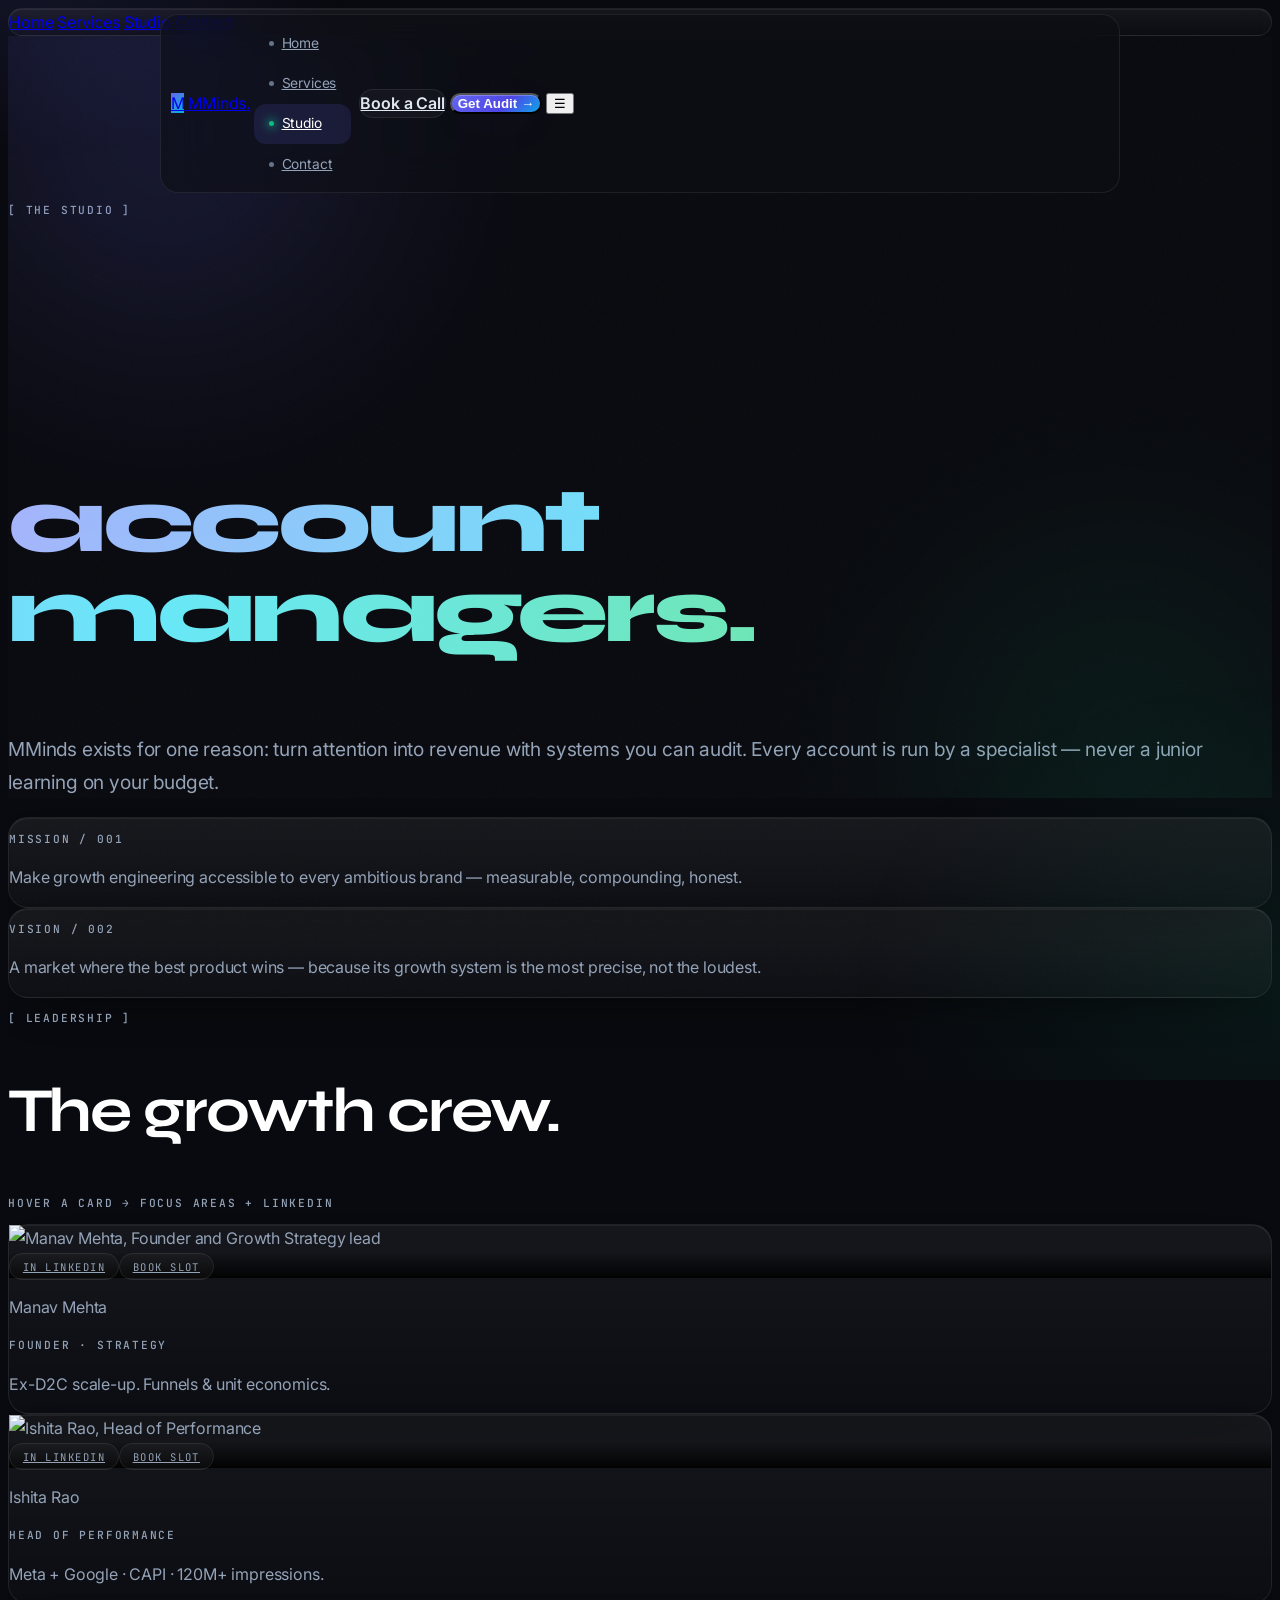
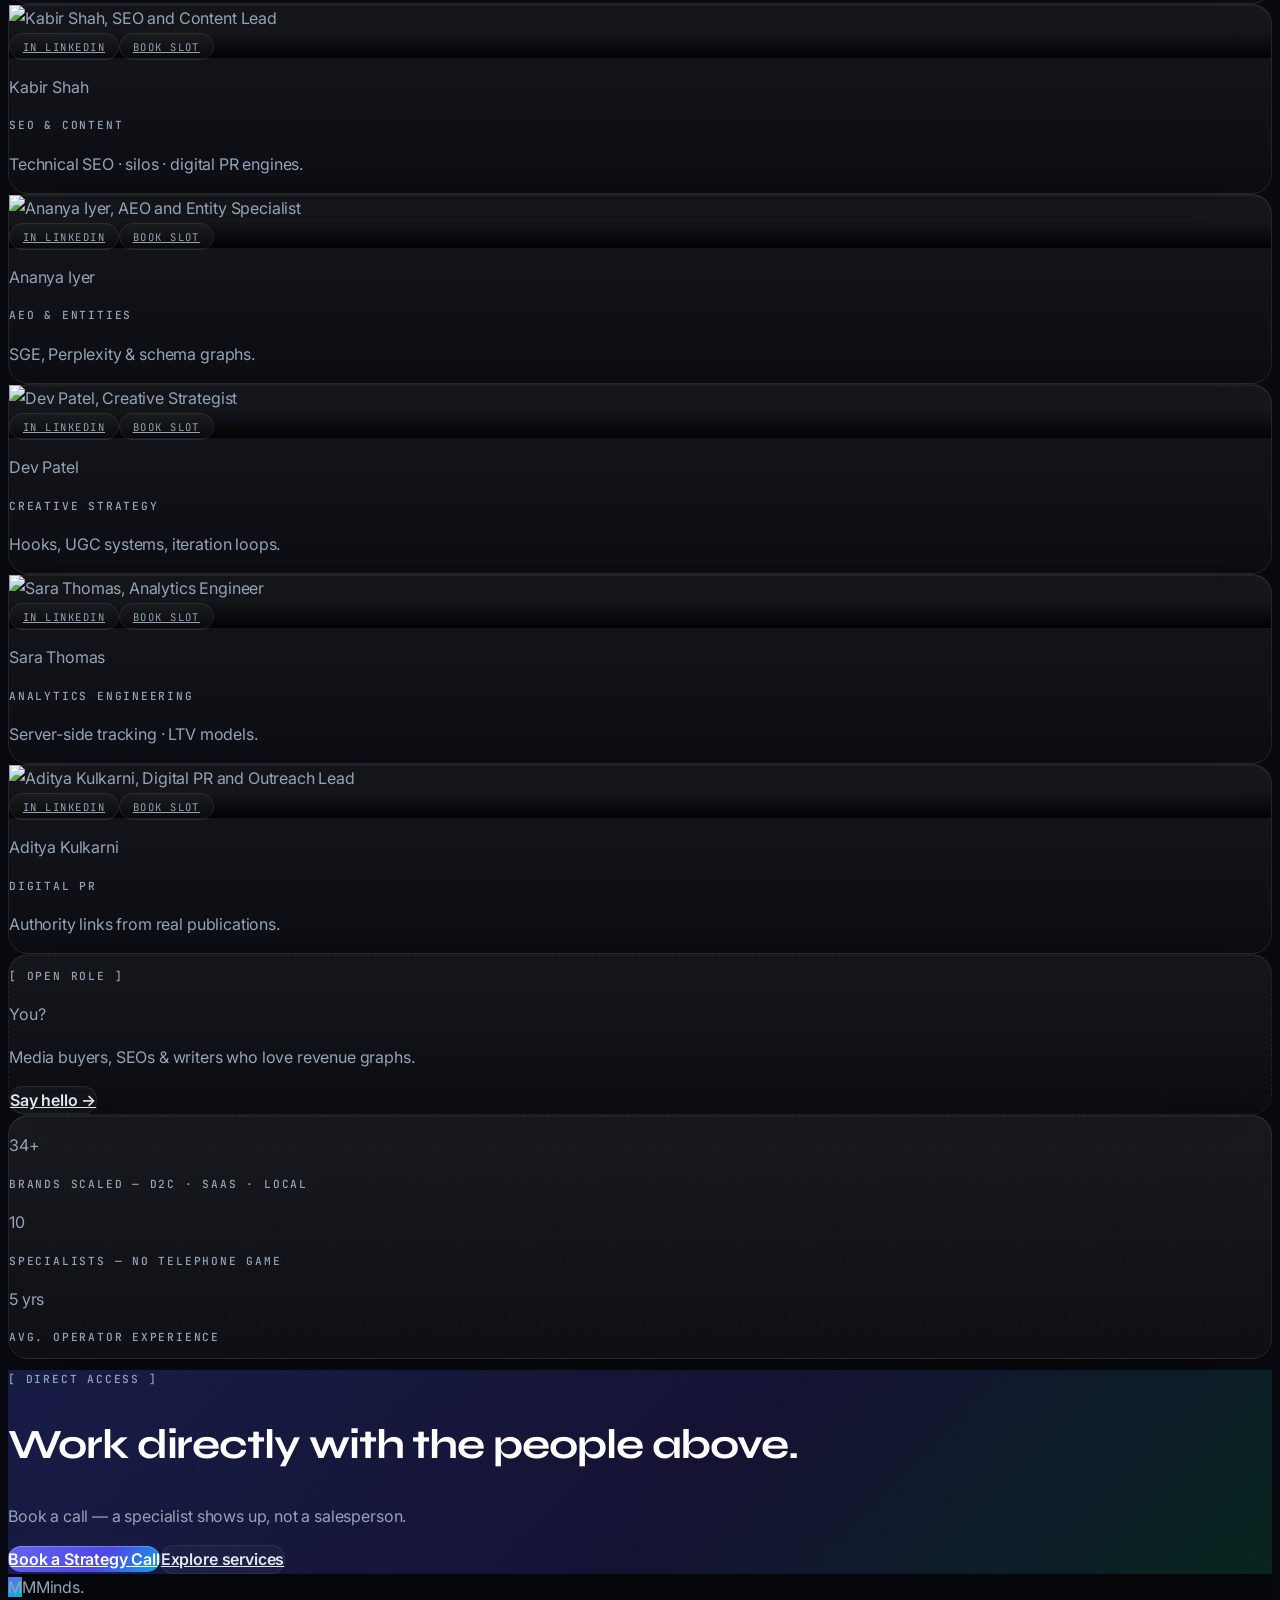
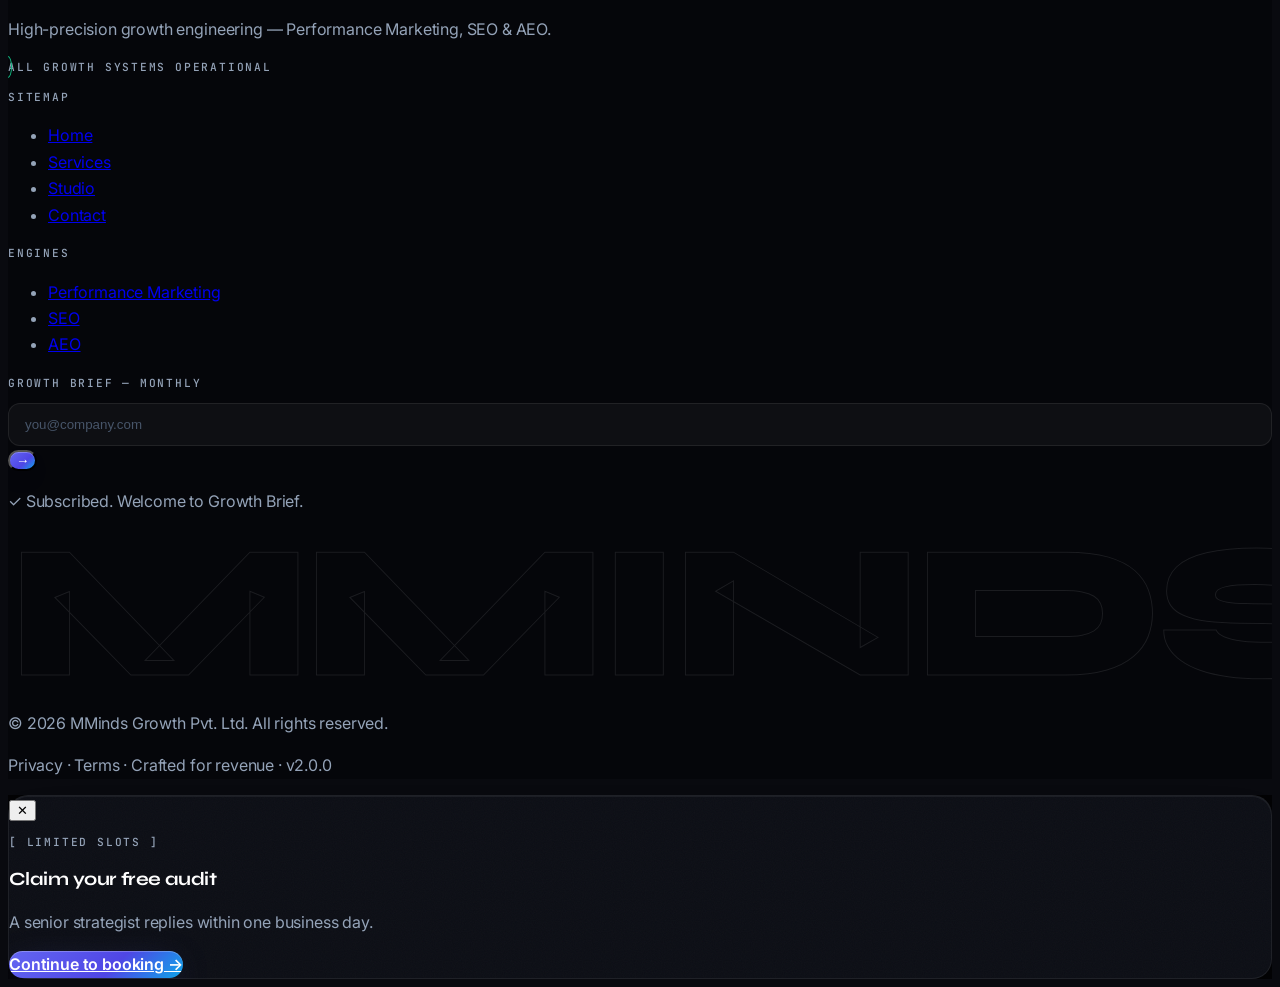
==== commit 88ebbef0: "Tag-HTML-files-v2.0.0" ====
--- a/about.html
+++ b/about.html
@@ -1,6 +1,8 @@
+<!-- MMinds v2.0.0 · ultra-premium · Syne/Inter/JetBrains Mono · Lenis + GSAP · https://mminds-website.vercel.app -->
 <!DOCTYPE html>
 <html lang="en" class="scroll-smooth">
 <head>
+<meta name="app-version" content="2.0.0">
 <meta charset="UTF-8"><meta name="viewport" content="width=device-width, initial-scale=1.0">
 <title>Studio — Team, Mission & Philosophy | MMinds</title>
 <meta name="description" content="Meet the MMinds growth engineering studio. Operators, not account managers — mission, philosophy, and the specialists behind Performance, SEO & AEO wins.">
@@ -114,7 +116,7 @@
 <form id="nlForm" class="flex gap-2" novalidate><input type="email" required placeholder="you@company.com" class="field !py-2.5 text-sm" aria-label="Email address"><button class="btn btn-primary px-4 text-white font-semibold" aria-label="Subscribe">→</button></form>
 <p id="nlOk" class="hidden text-emerald-400 text-xs mt-2">✓ Subscribed. Welcome to Growth Brief.</p></div></div>
 <div class="watermark mt-14" aria-hidden="true">MMINDS</div>
-<div class="border-t border-white/5 mt-6 pt-6 flex flex-col md:flex-row justify-between gap-2 text-xs text-slate-600"><p>© <span id="year"></span> MMinds Growth Pvt. Ltd. All rights reserved.</p><p class="font-mono">Privacy · Terms · Crafted for revenue.</p></div></div></footer>
+<div class="border-t border-white/5 mt-6 pt-6 flex flex-col md:flex-row justify-between gap-2 text-xs text-slate-600"><p>© <span id="year"></span> MMinds Growth Pvt. Ltd. All rights reserved.</p><p class="font-mono">Privacy · Terms · Crafted for revenue · <span class="text-slate-400">v2.0.0</span></p></div></div></footer>
 
 <div id="auditModal" class="hidden fixed inset-0 z-[60] grid place-items-center p-4" style="background:rgba(0,0,0,.72);backdrop-filter:blur(6px)" role="dialog" aria-modal="true" aria-label="Claim free audit">
 <div class="card noise max-w-md w-full p-8 relative" style="background:#0c0e15">
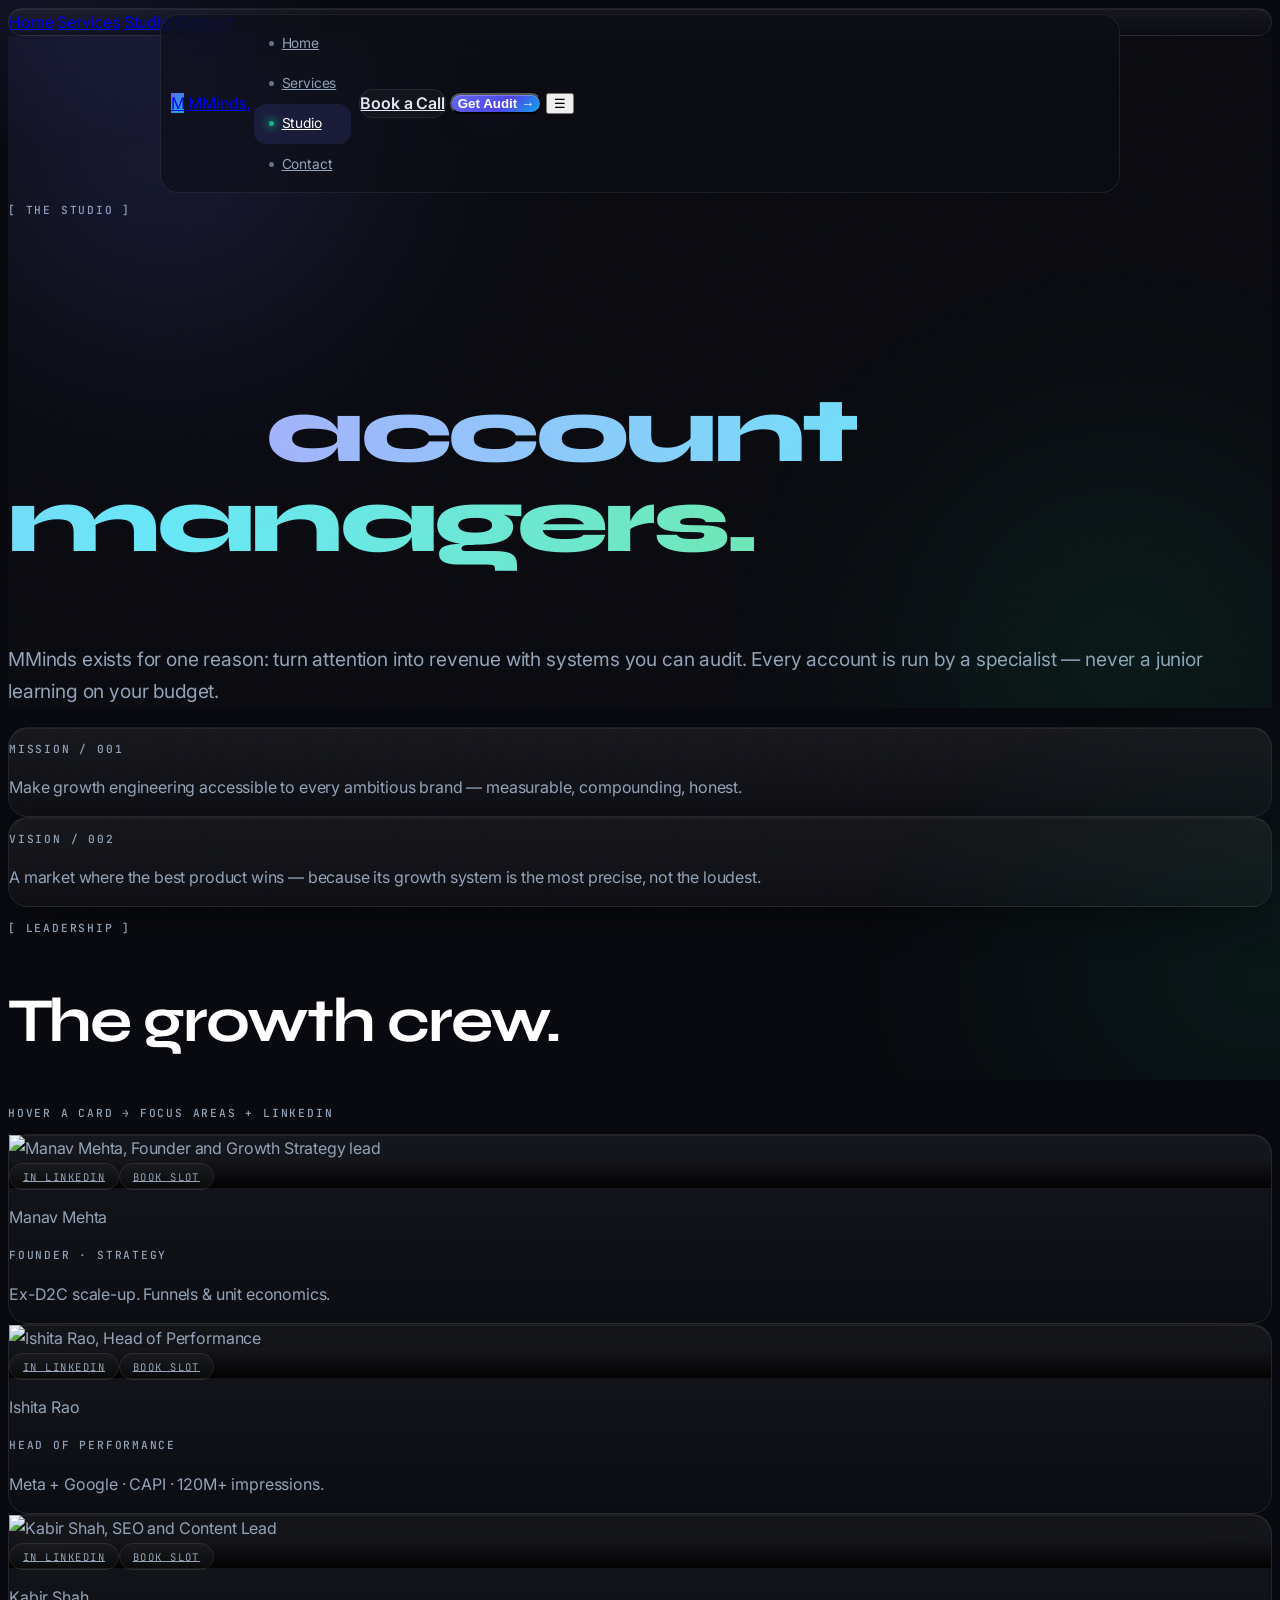
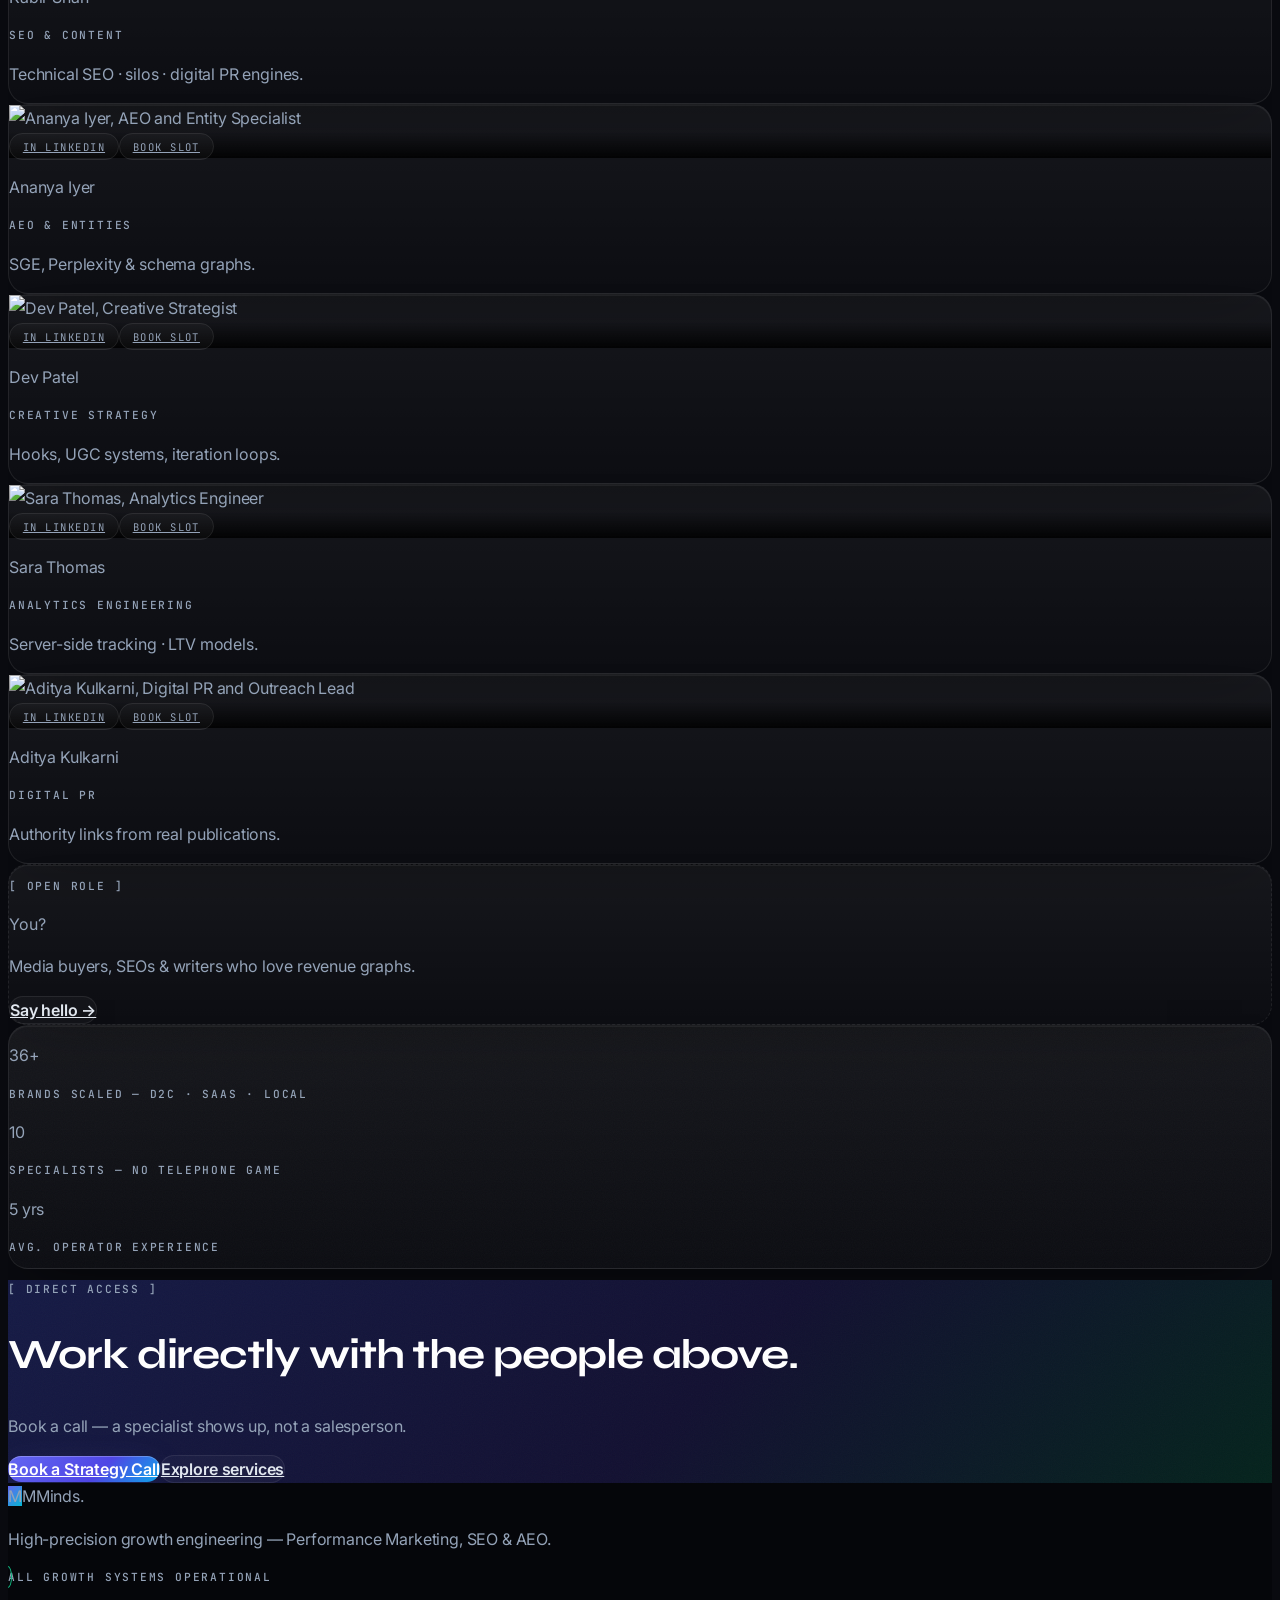
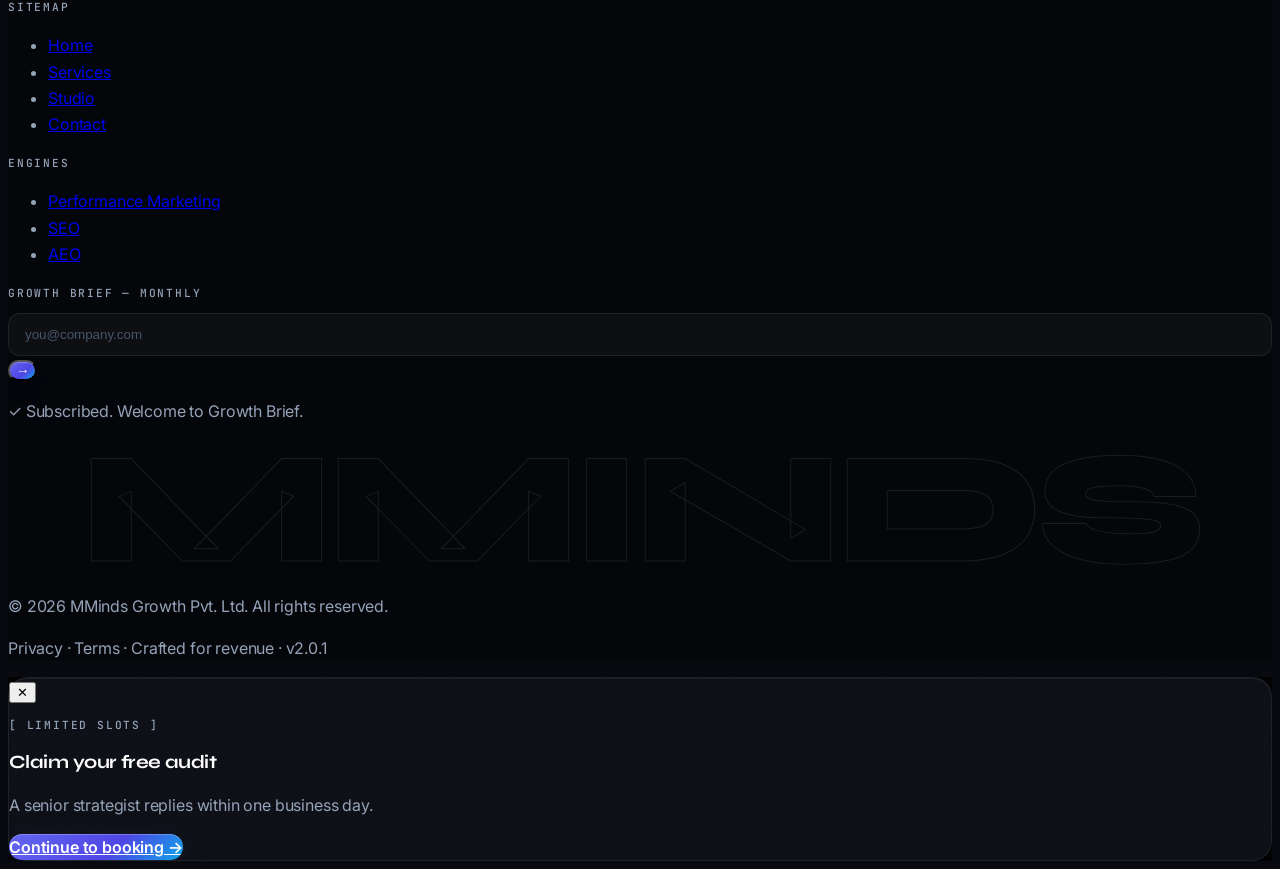
==== commit 994b85a3: "Polish-pass-v2.0.1-responsive-fixes" ====
--- a/about.html
+++ b/about.html
@@ -1,8 +1,9 @@
-<!-- MMinds v2.0.0 · ultra-premium · Syne/Inter/JetBrains Mono · Lenis + GSAP · https://mminds-website.vercel.app -->
+<!-- MMinds v2.0.1 · ultra-premium · Syne/Inter/JetBrains Mono · Lenis + GSAP · https://mminds-website.vercel.app -->
 <!DOCTYPE html>
 <html lang="en" class="scroll-smooth">
 <head>
-<meta name="app-version" content="2.0.0">
+<meta name="app-version" content="2.0.1">
+<meta name="theme-color" content="#090a0f">
 <meta charset="UTF-8"><meta name="viewport" content="width=device-width, initial-scale=1.0">
 <title>Studio — Team, Mission & Philosophy | MMinds</title>
 <meta name="description" content="Meet the MMinds growth engineering studio. Operators, not account managers — mission, philosophy, and the specialists behind Performance, SEO & AEO wins.">
@@ -32,7 +33,7 @@
 <a data-nav="about" href="about.html" class="nav-link"><span class="dot"></span>Studio</a>
 <a data-nav="contact" href="contact.html" class="nav-link"><span class="dot"></span>Contact</a></div>
 <div class="flex-1 md:hidden"></div>
-<a href="contact.html" class="btn btn-ghost text-sm px-4 py-2 hidden sm:inline-flex">Book a Call</a>
+<a href="contact.html" class="btn btn-ghost text-sm px-4 py-2 hidden lg:inline-flex">Book a Call</a>
 <button data-open-audit class="btn btn-primary text-sm px-4 py-2">Get Audit →</button>
 <button id="menuBtn" class="md:hidden p-2 ml-1 rounded-lg border border-white/10 text-slate-200" aria-expanded="false" aria-label="Open menu">☰</button>
 </nav></div>
@@ -97,7 +98,7 @@
 <div><p class="font-display font-bold text-4xl text-white"><span data-count="40" data-suffix="+">0</span></p><p class="mono !text-[.62rem] text-slate-500 mt-2">Brands scaled — D2C · SaaS · Local</p></div>
 <div><p class="font-display font-bold text-4xl text-white"><span data-count="12">0</span></p><p class="mono !text-[.62rem] text-slate-500 mt-2">Specialists — no telephone game</p></div>
 <div><p class="font-display font-bold text-4xl text-white"><span data-count="6" data-suffix=" yrs">0</span></p><p class="mono !text-[.62rem] text-slate-500 mt-2">Avg. operator experience</p></div></div>
-<div class="reveal relative overflow-hidden rounded-3xl p-10 md:p-14 text-center border border-white/10 noise mt-6" style="background:linear-gradient(135deg,#151a45,#121031 55%,#04231c)">
+<div class="reveal relative overflow-hidden rounded-3xl p-7 md:p-14 text-center border border-white/10 noise mt-6" style="background:linear-gradient(135deg,#151a45,#121031 55%,#04231c)">
 <p class="mono text-cyan-300 mb-4">[ Direct access ]</p>
 <h2 class="h2">Work directly with the people above.</h2>
 <p class="text-slate-300 mt-4">Book a call — a specialist shows up, not a salesperson.</p>
@@ -116,10 +117,10 @@
 <form id="nlForm" class="flex gap-2" novalidate><input type="email" required placeholder="you@company.com" class="field !py-2.5 text-sm" aria-label="Email address"><button class="btn btn-primary px-4 text-white font-semibold" aria-label="Subscribe">→</button></form>
 <p id="nlOk" class="hidden text-emerald-400 text-xs mt-2">✓ Subscribed. Welcome to Growth Brief.</p></div></div>
 <div class="watermark mt-14" aria-hidden="true">MMINDS</div>
-<div class="border-t border-white/5 mt-6 pt-6 flex flex-col md:flex-row justify-between gap-2 text-xs text-slate-600"><p>© <span id="year"></span> MMinds Growth Pvt. Ltd. All rights reserved.</p><p class="font-mono">Privacy · Terms · Crafted for revenue · <span class="text-slate-400">v2.0.0</span></p></div></div></footer>
+<div class="border-t border-white/5 mt-6 pt-6 flex flex-col md:flex-row justify-between gap-2 text-xs text-slate-600"><p>© <span id="year"></span> MMinds Growth Pvt. Ltd. All rights reserved.</p><p class="font-mono">Privacy · Terms · Crafted for revenue · <span class="text-slate-400">v2.0.1</span></p></div></div></footer>
 
 <div id="auditModal" class="hidden fixed inset-0 z-[60] grid place-items-center p-4" style="background:rgba(0,0,0,.72);backdrop-filter:blur(6px)" role="dialog" aria-modal="true" aria-label="Claim free audit">
-<div class="card noise max-w-md w-full p-8 relative" style="background:#0c0e15">
+<div class="card noise max-w-md w-full p-6 md:p-8 relative" style="background:#0c0e15">
 <button id="auditClose" class="absolute top-4 right-4 text-slate-400 hover:text-white transition" aria-label="Close dialog">✕</button>
 <p class="mono text-cyan-300 mb-3">[ Limited slots ]</p>
 <h3 class="font-display font-bold text-2xl text-white mb-2">Claim your free audit</h3>
--- a/assets/css/style.css
+++ b/assets/css/style.css
@@ -101,7 +101,7 @@
   background:radial-gradient(circle,rgba(99,102,241,.15),transparent 62%)}
 @media (hover:none){#cursor{display:none}}
 #stars{position:absolute;inset:0;width:100%;height:100%;opacity:.75;pointer-events:none}
-.w-line{display:block;overflow:hidden;padding-bottom:.1em;margin-bottom:-.1em}
+.w-line{display:inline-block;overflow:hidden;vertical-align:top;padding-bottom:.1em;margin-bottom:-.1em}
 .w-inner{display:inline-block;transform:translateY(115%);will-change:transform}
 .no-motion .w-inner{transform:none}
 .ticker{display:flex;gap:3.5rem;width:max-content;animation:tick 30s linear infinite}
@@ -163,3 +163,18 @@
   .ticker{animation:none}
   #cursor{display:none}
 }
+
+/* ---- Responsive + spacing hardening (v2.0.1) ---- */
+fieldset{border:0;margin:0;padding:0;min-width:0} /* kill UA fieldset gutter */
+legend{padding:0}
+img{max-width:100%;height:auto}
+.nav-link{white-space:nowrap}
+.nav-pill .btn{flex-shrink:0}
+.check-pill{min-height:44px;display:flex;align-items:center;gap:.5rem} /* 44px touch target */
+.watermark{max-width:100%;overflow:hidden;white-space:nowrap;font-size:clamp(3rem,12.5vw,11rem)}
+@media (max-width:640px){
+  .field{font-size:16px} /* stop iOS focus-zoom */
+  .ticker{gap:2rem}
+  .nav-link{padding:.55rem .7rem}
+  section{scroll-margin-top:90px}
+}
